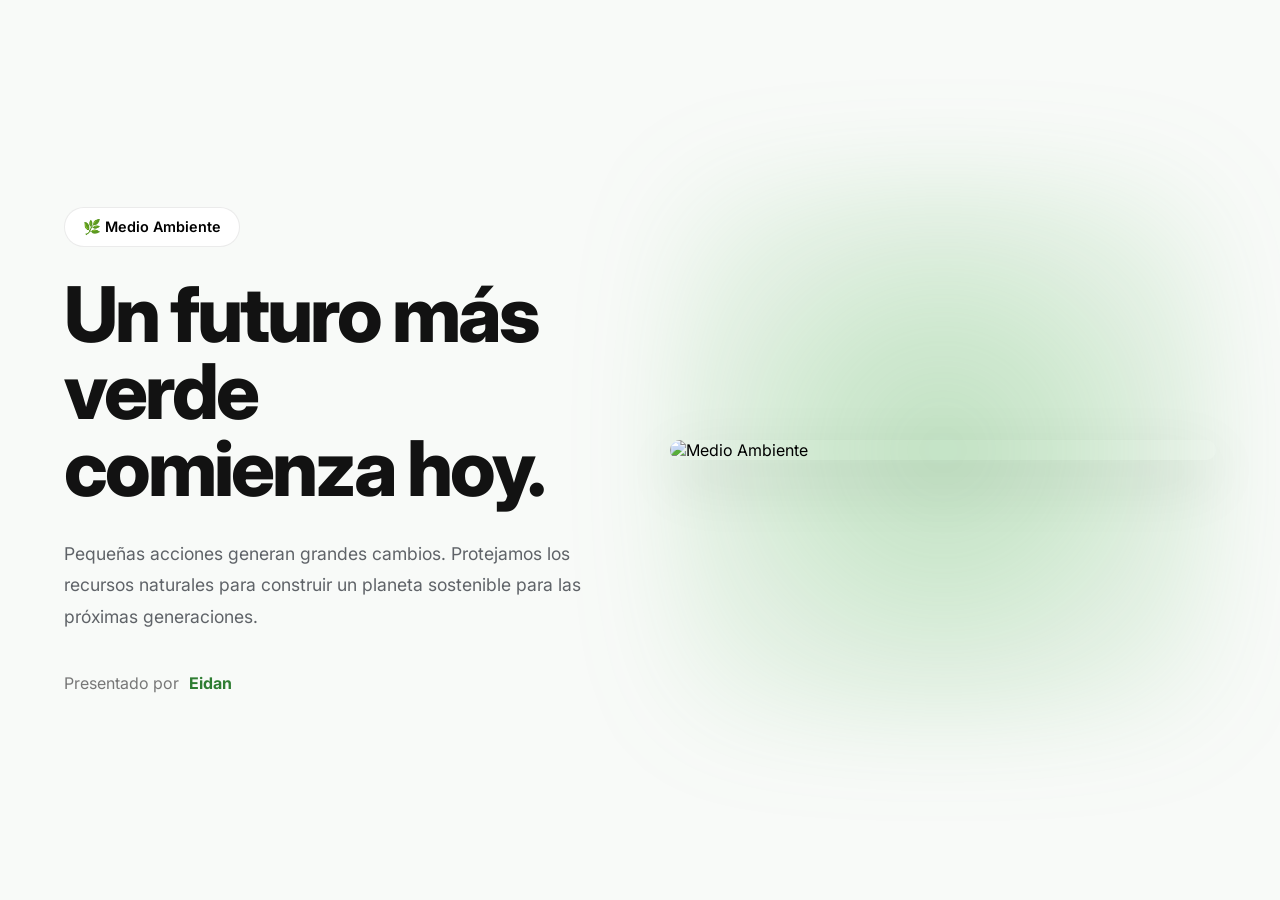
==== index.html @ 4ad4a842 "Update index.html" ====
<!DOCTYPE html>
<html lang="es">

<head>
    <meta charset="UTF-8">
    <meta name="viewport" content="width=device-width, initial-scale=1.0">
    <title>Cuidado del Medio Ambiente</title>

    <link rel="preconnect" href="https://fonts.googleapis.com">
    <link href="https://fonts.googleapis.com/css2?family=Inter:wght@300;400;500;600;700;800&display=swap"
        rel="stylesheet">

    <style>
        * {
            margin: 0;
            padding: 0;
            box-sizing: border-box;
        }

        :root {
            --bg: #f8faf8;
            --text: #121212;
            --gray: #5f6368;
            --green: #2e7d32;
        }

        body {
            font-family: 'Inter', sans-serif;
            background: var(--bg);
            min-height: 100vh;
            display: flex;
            align-items: center;
            justify-content: center;
            overflow: hidden;
        }

        .hero {
            width: 90%;
            max-width: 1400px;
            display: grid;
            grid-template-columns: 1fr 1fr;
            align-items: center;
            gap: 60px;
        }

        .badge {
            display: inline-flex;
            align-items: center;
            padding: 10px 18px;
            border-radius: 999px;
            background: white;
            border: 1px solid rgba(0, 0, 0, .08);
            font-size: .9rem;
            font-weight: 600;
            margin-bottom: 30px;
        }

        h1 {
            font-size: clamp(3rem, 6vw, 6rem);
            line-height: 1;
            font-weight: 800;
            letter-spacing: -3px;
            color: var(--text);
        }

        p {
            margin-top: 30px;
            max-width: 550px;
            color: var(--gray);
            line-height: 1.8;
            font-size: 1.1rem;
        }

        .footer-info {
            margin-top: 40px;
            display: flex;
            gap: 10px;
            align-items: center;
            color: #777;
        }

        .footer-info strong {
            color: var(--green);
        }

        .visual {
            position: relative;
            display: flex;
            justify-content: center;
            align-items: center;
        }

        .blob {
            position: absolute;
            width: 550px;
            height: 550px;
            background: radial-gradient(circle, rgba(76, 175, 80, .35), rgba(76, 175, 80, 0));
            filter: blur(50px);
            animation: float 6s ease-in-out infinite;
        }

        .visual img {
            width: 100%;
            max-width: 550px;
            border-radius: 30px;
            object-fit: cover;
            position: relative;
            z-index: 2;
            box-shadow: 0 20px 60px rgba(0, 0, 0, .12);
            transition: .5s;
        }

        .visual img:hover {
            transform: translateY(-8px);
        }

        @keyframes float {
            0% {
                transform: translateY(0px);
            }

            50% {
                transform: translateY(-20px);
            }

            100% {
                transform: translateY(0px);
            }
        }

        @media (max-width: 900px) {
            .hero {
                grid-template-columns: 1fr;
                text-align: center;
                padding: 40px 0;
            }

            p {
                margin-left: auto;
                margin-right: auto;
            }

            .footer-info {
                justify-content: center;
            }

            .visual {
                order: -1;
            }

            .visual img {
                max-width: 350px;
            }

            .blob {
                width: 350px;
                height: 350px;
            }
        }
    </style>
</head>

<body>

    <main class="hero">

        <section class="contenido">

            <span class="badge">
                🌿 Medio Ambiente
            </span>

            <h1>
                Un futuro más verde<br>
                comienza hoy.
            </h1>

            <p>
                Pequeñas acciones generan grandes cambios.
                Protejamos los recursos naturales para construir
                un planeta sostenible para las próximas generaciones.
            </p>

            <div class="footer-info">
                <span>Presentado por</span>
                <strong>Eidan</strong>
            </div>

        </section>

        <section class="visual">

            <div class="blob"></div>

            <img src="MedioAmbiente.png" alt="Medio Ambiente">

        </section>

    </main>

</body>

</html>
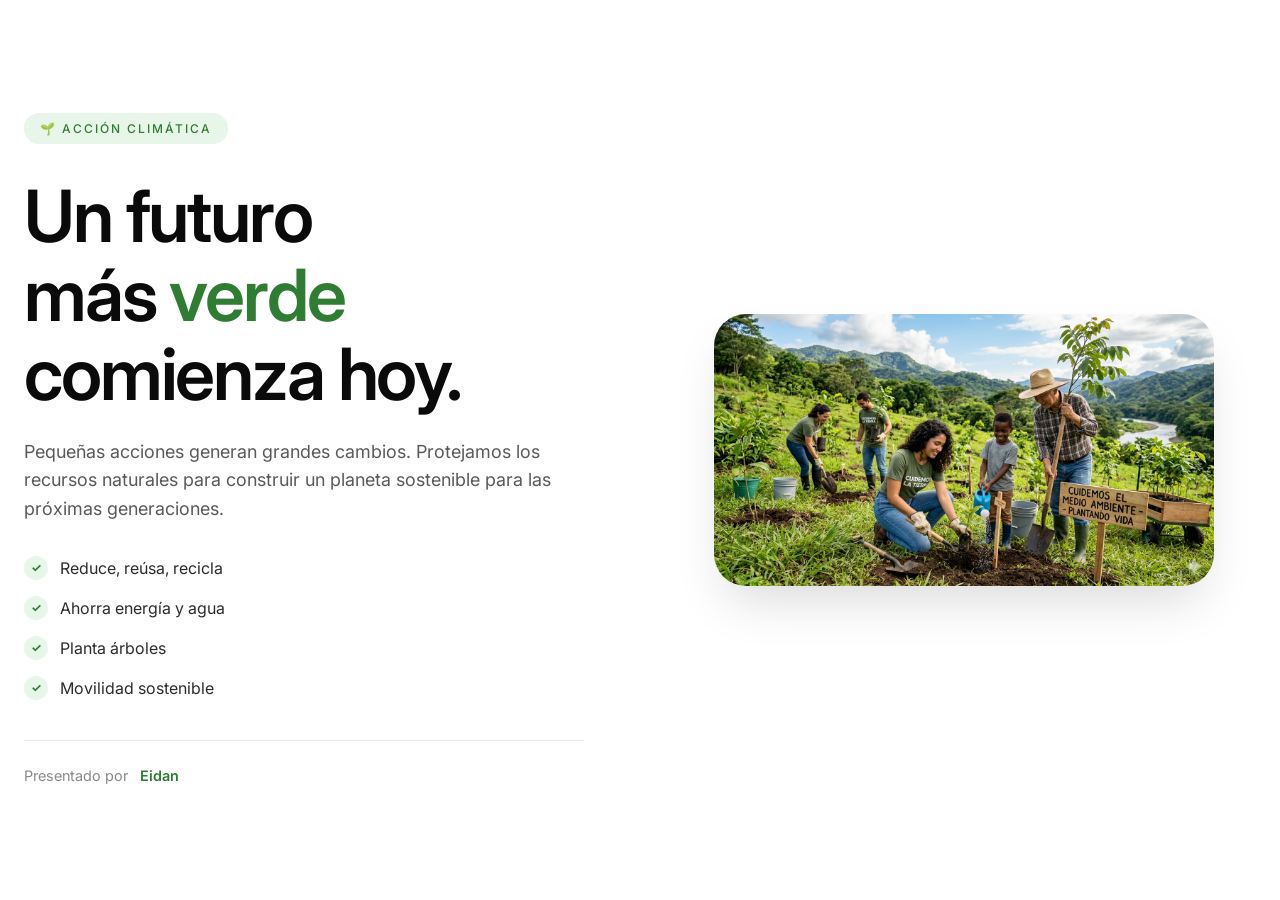
==== commit 80977c87: "Update index.html" ====
--- a/index.html
+++ b/index.html
@@ -3,12 +3,12 @@
 
 <head>
     <meta charset="UTF-8">
-    <meta name="viewport" content="width=device-width, initial-scale=1.0">
-    <title>Cuidado del Medio Ambiente</title>
+    <meta name="viewport" content="width=device-width, initial-scale=1.0, viewport-fit=cover">
+    <title>Medio Ambiente | Eidan</title>
 
     <link rel="preconnect" href="https://fonts.googleapis.com">
-    <link href="https://fonts.googleapis.com/css2?family=Inter:wght@300;400;500;600;700;800&display=swap"
-        rel="stylesheet">
+    <link rel="preconnect" href="https://fonts.gstatic.com" crossorigin>
+    <link href="https://fonts.googleapis.com/css2?family=Inter:opsz,wght@14..32,300;14..32,400;14..32,500;14..32,600;14..32,700&display=swap" rel="stylesheet">
 
     <style>
         * {
@@ -17,187 +17,273 @@
             box-sizing: border-box;
         }
 
-        :root {
-            --bg: #f8faf8;
-            --text: #121212;
-            --gray: #5f6368;
-            --green: #2e7d32;
-        }
-
         body {
-            font-family: 'Inter', sans-serif;
-            background: var(--bg);
+            font-family: 'Inter', -apple-system, BlinkMacSystemFont, sans-serif;
+            background: #ffffff;
+            color: #111111;
+            line-height: 1.5;
+            -webkit-font-smoothing: antialiased;
+        }
+
+        /* Contenedor principal */
+        .container {
+            max-width: 1280px;
+            margin: 0 auto;
+            padding: 3rem 1.5rem;
             min-height: 100vh;
             display: flex;
-            align-items: center;
+            flex-direction: column;
             justify-content: center;
-            overflow: hidden;
-        }
-
-        .hero {
-            width: 90%;
-            max-width: 1400px;
+        }
+
+        /* Grid responsivo */
+        .grid {
             display: grid;
             grid-template-columns: 1fr 1fr;
-            align-items: center;
-            gap: 60px;
-        }
-
-        .badge {
+            gap: 4rem;
+            align-items: center;
+        }
+
+        /* Contenido izquierdo */
+        .content {
+            max-width: 560px;
+        }
+
+        .tag {
+            display: inline-block;
+            font-size: 0.75rem;
+            font-weight: 500;
+            text-transform: uppercase;
+            letter-spacing: 2px;
+            color: #2e7d32;
+            background: #e8f5e9;
+            padding: 0.4rem 1rem;
+            border-radius: 100px;
+            margin-bottom: 2rem;
+        }
+
+        h1 {
+            font-size: clamp(2.5rem, 6vw, 4.5rem);
+            font-weight: 600;
+            letter-spacing: -0.03em;
+            line-height: 1.1;
+            margin-bottom: 1.5rem;
+            color: #0a0a0a;
+        }
+
+        .highlight {
+            color: #2e7d32;
+        }
+
+        .description {
+            font-size: 1.125rem;
+            color: #5a5a5a;
+            margin-bottom: 2rem;
+            line-height: 1.6;
+            font-weight: 400;
+        }
+
+        /* Lista de acciones */
+        .actions {
+            list-style: none;
+            margin-bottom: 2.5rem;
+        }
+
+        .actions li {
+            display: flex;
+            align-items: center;
+            gap: 0.75rem;
+            margin-bottom: 1rem;
+            font-size: 1rem;
+            color: #2c2c2c;
+        }
+
+        .check {
+            width: 24px;
+            height: 24px;
+            background: #e8f5e9;
+            border-radius: 50%;
             display: inline-flex;
             align-items: center;
-            padding: 10px 18px;
-            border-radius: 999px;
-            background: white;
-            border: 1px solid rgba(0, 0, 0, .08);
-            font-size: .9rem;
+            justify-content: center;
+            font-size: 0.75rem;
+            color: #2e7d32;
+            font-weight: 700;
+        }
+
+        .author {
+            display: flex;
+            align-items: center;
+            gap: 0.75rem;
+            padding-top: 1.5rem;
+            border-top: 1px solid #eaeaea;
+            font-size: 0.9rem;
+            color: #8a8a8a;
+        }
+
+        .author strong {
+            color: #2e7d32;
             font-weight: 600;
-            margin-bottom: 30px;
-        }
-
-        h1 {
-            font-size: clamp(3rem, 6vw, 6rem);
-            line-height: 1;
-            font-weight: 800;
-            letter-spacing: -3px;
-            color: var(--text);
-        }
-
-        p {
-            margin-top: 30px;
-            max-width: 550px;
-            color: var(--gray);
-            line-height: 1.8;
-            font-size: 1.1rem;
-        }
-
-        .footer-info {
-            margin-top: 40px;
-            display: flex;
-            gap: 10px;
-            align-items: center;
-            color: #777;
-        }
-
-        .footer-info strong {
-            color: var(--green);
-        }
-
-        .visual {
+        }
+
+        /* Lado derecho - imagen */
+        .image-wrapper {
             position: relative;
             display: flex;
             justify-content: center;
             align-items: center;
         }
 
-        .blob {
+        .image-wrapper img {
+            width: 100%;
+            max-width: 500px;
+            height: auto;
+            border-radius: 32px;
+            object-fit: cover;
+            box-shadow: 0 25px 50px -12px rgba(0, 0, 0, 0.15);
+            transition: transform 0.4s ease, box-shadow 0.4s ease;
+        }
+
+        .image-wrapper img:hover {
+            transform: translateY(-8px);
+            box-shadow: 0 35px 60px -15px rgba(0, 0, 0, 0.2);
+        }
+
+        /* Decoración suave detrás de la imagen */
+        .glow {
             position: absolute;
-            width: 550px;
-            height: 550px;
-            background: radial-gradient(circle, rgba(76, 175, 80, .35), rgba(76, 175, 80, 0));
-            filter: blur(50px);
-            animation: float 6s ease-in-out infinite;
-        }
-
-        .visual img {
-            width: 100%;
-            max-width: 550px;
-            border-radius: 30px;
-            object-fit: cover;
-            position: relative;
-            z-index: 2;
-            box-shadow: 0 20px 60px rgba(0, 0, 0, .12);
-            transition: .5s;
-        }
-
-        .visual img:hover {
-            transform: translateY(-8px);
-        }
-
-        @keyframes float {
+            width: 80%;
+            height: 80%;
+            background: radial-gradient(circle, rgba(46, 125, 50, 0.08), transparent 70%);
+            border-radius: 50%;
+            z-index: -1;
+            animation: pulse 6s ease-in-out infinite;
+        }
+
+        @keyframes pulse {
             0% {
-                transform: translateY(0px);
-            }
-
+                transform: scale(0.95);
+                opacity: 0.5;
+            }
             50% {
-                transform: translateY(-20px);
-            }
-
+                transform: scale(1.05);
+                opacity: 0.8;
+            }
             100% {
-                transform: translateY(0px);
-            }
-        }
-
+                transform: scale(0.95);
+                opacity: 0.5;
+            }
+        }
+
+        /* Mobile */
         @media (max-width: 900px) {
-            .hero {
+            .container {
+                padding: 2rem 1.25rem;
+                justify-content: flex-start;
+            }
+
+            .grid {
                 grid-template-columns: 1fr;
+                gap: 2.5rem;
+            }
+
+            .content {
+                max-width: 100%;
                 text-align: center;
-                padding: 40px 0;
-            }
-
-            p {
+            }
+
+            .tag {
                 margin-left: auto;
                 margin-right: auto;
             }
 
-            .footer-info {
+            .actions li {
                 justify-content: center;
             }
 
-            .visual {
+            .author {
+                justify-content: center;
+            }
+
+            .image-wrapper {
                 order: -1;
             }
 
-            .visual img {
-                max-width: 350px;
-            }
-
-            .blob {
-                width: 350px;
-                height: 350px;
+            .image-wrapper img {
+                max-width: 320px;
+            }
+        }
+
+        /* Tablet */
+        @media (min-width: 901px) and (max-width: 1100px) {
+            .grid {
+                gap: 2rem;
+            }
+
+            h1 {
+                font-size: 3rem;
+            }
+        }
+
+        /* Efecto de fade-in suave */
+        .content, .image-wrapper {
+            animation: fadeInUp 0.6s ease-out forwards;
+        }
+
+        .image-wrapper {
+            animation-delay: 0.1s;
+        }
+
+        @keyframes fadeInUp {
+            from {
+                opacity: 0;
+                transform: translateY(20px);
+            }
+            to {
+                opacity: 1;
+                transform: translateY(0);
             }
         }
     </style>
 </head>
 
 <body>
-
-    <main class="hero">
-
-        <section class="contenido">
-
-            <span class="badge">
-                🌿 Medio Ambiente
-            </span>
-
-            <h1>
-                Un futuro más verde<br>
-                comienza hoy.
-            </h1>
-
-            <p>
-                Pequeñas acciones generan grandes cambios.
-                Protejamos los recursos naturales para construir
-                un planeta sostenible para las próximas generaciones.
-            </p>
-
-            <div class="footer-info">
-                <span>Presentado por</span>
-                <strong>Eidan</strong>
+    <main class="container">
+        <div class="grid">
+            <!-- Columna izquierda - texto -->
+            <div class="content">
+                <span class="tag">🌱 ACCIÓN CLIMÁTICA</span>
+                <h1>
+                    Un futuro<br>
+                    más <span class="highlight">verde</span><br>
+                    comienza hoy.
+                </h1>
+                <p class="description">
+                    Pequeñas acciones generan grandes cambios. 
+                    Protejamos los recursos naturales para construir 
+                    un planeta sostenible para las próximas generaciones.
+                </p>
+
+                <ul class="actions">
+                    <li><span class="check">✓</span> Reduce, reúsa, recicla</li>
+                    <li><span class="check">✓</span> Ahorra energía y agua</li>
+                    <li><span class="check">✓</span> Planta árboles</li>
+                    <li><span class="check">✓</span> Movilidad sostenible</li>
+                </ul>
+
+                <div class="author">
+                    <span>Presentado por</span>
+                    <strong>Eidan</strong>
+                </div>
             </div>
 
-        </section>
-
-        <section class="visual">
-
-            <div class="blob"></div>
-
-            <img src="MedioAmbiente.png" alt="Medio Ambiente">
-
-        </section>
-
+            <!-- Columna derecha - imagen -->
+            <div class="image-wrapper">
+                <div class="glow"></div>
+                <img src="MedioAmbiente.png" alt="Medio Ambiente - Cuidemos el planeta">
+            </div>
+        </div>
     </main>
-
 </body>
 
 </html>
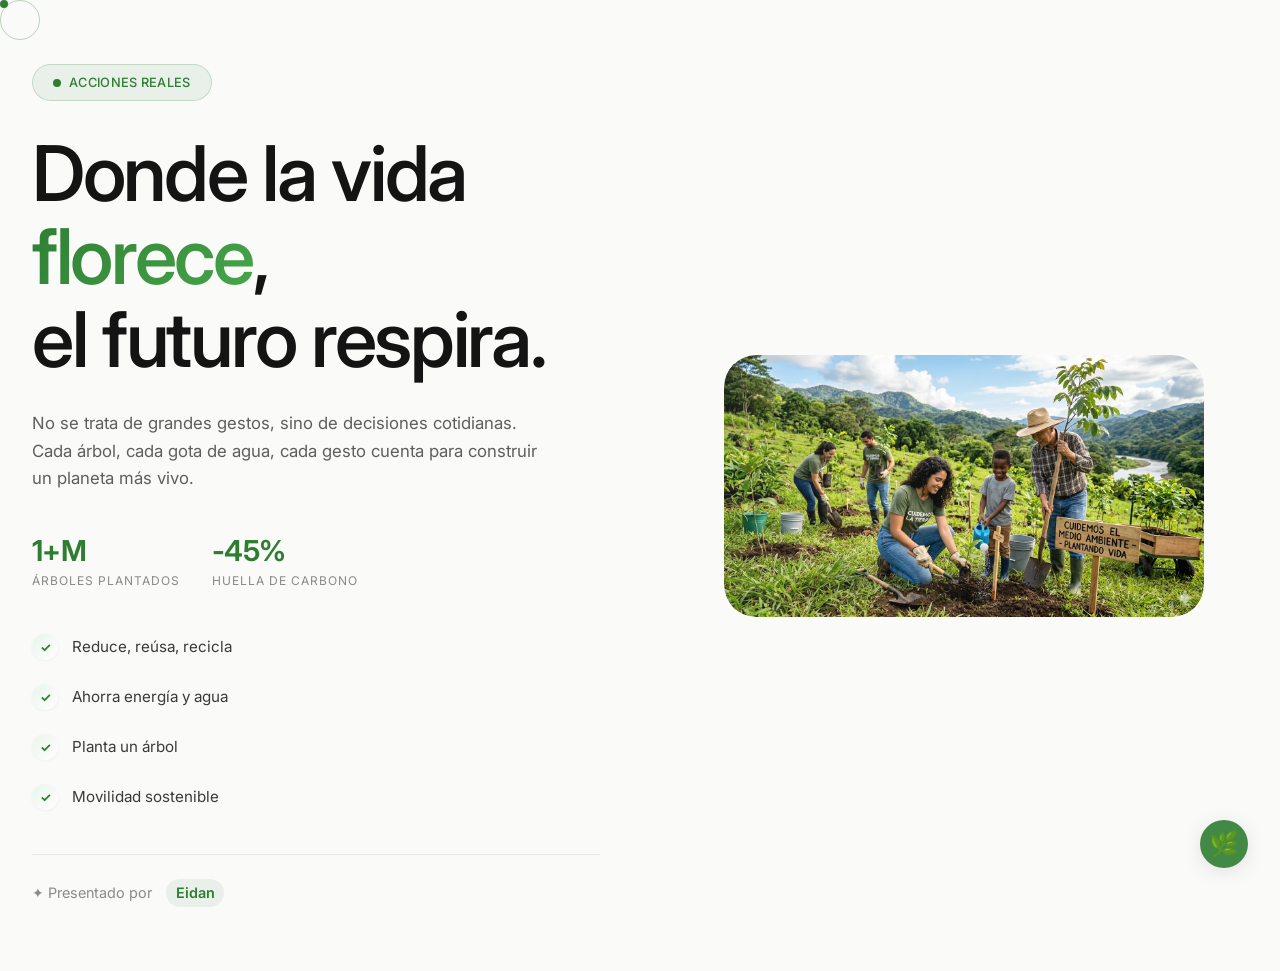
==== commit 8b1f05ae: "Update index.html" ====
--- a/index.html
+++ b/index.html
@@ -19,17 +19,40 @@
 
         body {
             font-family: 'Inter', -apple-system, BlinkMacSystemFont, sans-serif;
-            background: #ffffff;
-            color: #111111;
+            background: #fafaf9;
+            color: #1c1c1e;
             line-height: 1.5;
             -webkit-font-smoothing: antialiased;
         }
 
+        /* Cursor personalizado */
+        .cursor {
+            width: 8px;
+            height: 8px;
+            background: #2e7d32;
+            border-radius: 50%;
+            position: fixed;
+            pointer-events: none;
+            z-index: 999;
+            transition: transform 0.1s ease;
+        }
+
+        .cursor-follower {
+            width: 40px;
+            height: 40px;
+            border: 1.5px solid rgba(46, 125, 50, 0.3);
+            border-radius: 50%;
+            position: fixed;
+            pointer-events: none;
+            z-index: 998;
+            transition: transform 0.15s ease;
+        }
+
         /* Contenedor principal */
         .container {
-            max-width: 1280px;
+            max-width: 1300px;
             margin: 0 auto;
-            padding: 3rem 1.5rem;
+            padding: 4rem 2rem;
             min-height: 100vh;
             display: flex;
             flex-direction: column;
@@ -40,50 +63,110 @@
         .grid {
             display: grid;
             grid-template-columns: 1fr 1fr;
-            gap: 4rem;
-            align-items: center;
-        }
-
-        /* Contenido izquierdo */
-        .content {
-            max-width: 560px;
-        }
-
-        .tag {
+            gap: 5rem;
+            align-items: center;
+        }
+
+        /* Badge animado */
+        .badge {
+            display: inline-flex;
+            align-items: center;
+            gap: 0.5rem;
+            background: rgba(46, 125, 50, 0.08);
+            backdrop-filter: blur(10px);
+            padding: 0.5rem 1.25rem;
+            border-radius: 100px;
+            width: fit-content;
+            margin-bottom: 2rem;
+            border: 0.5px solid rgba(46, 125, 50, 0.2);
+            font-size: 0.8rem;
+            font-weight: 500;
+            color: #2e7d32;
+            letter-spacing: 0.3px;
+            transition: all 0.3s ease;
+        }
+
+        .badge:hover {
+            background: rgba(46, 125, 50, 0.12);
+            transform: scale(1.02);
+        }
+
+        .badge-dot {
+            width: 8px;
+            height: 8px;
+            background: #2e7d32;
+            border-radius: 50%;
             display: inline-block;
+            animation: pulse-dot 1.5s infinite;
+        }
+
+        @keyframes pulse-dot {
+            0%, 100% { opacity: 1; transform: scale(1); }
+            50% { opacity: 0.5; transform: scale(0.8); }
+        }
+
+        /* Título */
+        h1 {
+            font-size: clamp(2.8rem, 6vw, 5rem);
+            font-weight: 550;
+            letter-spacing: -0.03em;
+            line-height: 1.08;
+            margin-bottom: 1.75rem;
+            color: #141414;
+        }
+
+        .gradient-text {
+            background: linear-gradient(135deg, #2e7d32 0%, #4caf50 70%);
+            background-size: 200% auto;
+            -webkit-background-clip: text;
+            background-clip: text;
+            color: transparent;
+            animation: shine 3s linear infinite;
+        }
+
+        @keyframes shine {
+            0% { background-position: 0% 50%; }
+            50% { background-position: 100% 50%; }
+            100% { background-position: 0% 50%; }
+        }
+
+        /* Descripción */
+        .description {
+            font-size: 1.05rem;
+            color: #5e5e5e;
+            margin-bottom: 2.25rem;
+            line-height: 1.65;
+            font-weight: 400;
+            max-width: 90%;
+        }
+
+        /* Stats/mini cards */
+        .stats {
+            display: flex;
+            gap: 2rem;
+            margin-bottom: 2.5rem;
+            flex-wrap: wrap;
+        }
+
+        .stat-item {
+            text-align: left;
+        }
+
+        .stat-number {
+            font-size: 1.8rem;
+            font-weight: 650;
+            color: #2e7d32;
+            letter-spacing: -0.02em;
+        }
+
+        .stat-label {
             font-size: 0.75rem;
-            font-weight: 500;
+            color: #8a8a8a;
             text-transform: uppercase;
-            letter-spacing: 2px;
-            color: #2e7d32;
-            background: #e8f5e9;
-            padding: 0.4rem 1rem;
-            border-radius: 100px;
-            margin-bottom: 2rem;
-        }
-
-        h1 {
-            font-size: clamp(2.5rem, 6vw, 4.5rem);
-            font-weight: 600;
-            letter-spacing: -0.03em;
-            line-height: 1.1;
-            margin-bottom: 1.5rem;
-            color: #0a0a0a;
-        }
-
-        .highlight {
-            color: #2e7d32;
-        }
-
-        .description {
-            font-size: 1.125rem;
-            color: #5a5a5a;
-            margin-bottom: 2rem;
-            line-height: 1.6;
-            font-weight: 400;
-        }
-
-        /* Lista de acciones */
+            letter-spacing: 1px;
+        }
+
+        /* Lista de acciones con hover */
         .actions {
             list-style: none;
             margin-bottom: 2.5rem;
@@ -92,31 +175,48 @@
         .actions li {
             display: flex;
             align-items: center;
-            gap: 0.75rem;
+            gap: 0.875rem;
             margin-bottom: 1rem;
-            font-size: 1rem;
-            color: #2c2c2c;
+            font-size: 0.95rem;
+            color: #3a3a3a;
+            cursor: pointer;
+            transition: transform 0.2s ease, color 0.2s;
+            padding: 0.25rem 0;
+        }
+
+        .actions li:hover {
+            transform: translateX(6px);
+            color: #2e7d32;
         }
 
         .check {
-            width: 24px;
-            height: 24px;
-            background: #e8f5e9;
+            width: 26px;
+            height: 26px;
+            background: linear-gradient(135deg, #e8f5e9, #ffffff);
             border-radius: 50%;
             display: inline-flex;
             align-items: center;
             justify-content: center;
-            font-size: 0.75rem;
+            font-size: 0.8rem;
             color: #2e7d32;
             font-weight: 700;
-        }
-
+            transition: all 0.2s;
+            box-shadow: 0 1px 3px rgba(0,0,0,0.05);
+        }
+
+        .actions li:hover .check {
+            background: #2e7d32;
+            color: white;
+            transform: scale(1.1);
+        }
+
+        /* Autor */
         .author {
             display: flex;
             align-items: center;
-            gap: 0.75rem;
+            gap: 0.875rem;
             padding-top: 1.5rem;
-            border-top: 1px solid #eaeaea;
+            border-top: 1px solid #e6e6e5;
             font-size: 0.9rem;
             color: #8a8a8a;
         }
@@ -124,6 +224,9 @@
         .author strong {
             color: #2e7d32;
             font-weight: 600;
+            background: rgba(46,125,50,0.08);
+            padding: 0.2rem 0.6rem;
+            border-radius: 20px;
         }
 
         /* Lado derecho - imagen */
@@ -134,52 +237,90 @@
             align-items: center;
         }
 
-        .image-wrapper img {
+        .image-card {
+            position: relative;
+            border-radius: 32px;
+            overflow: hidden;
+            transition: all 0.4s cubic-bezier(0.2, 0.9, 0.4, 1.1);
+        }
+
+        .image-card img {
             width: 100%;
-            max-width: 500px;
+            max-width: 480px;
             height: auto;
             border-radius: 32px;
             object-fit: cover;
-            box-shadow: 0 25px 50px -12px rgba(0, 0, 0, 0.15);
-            transition: transform 0.4s ease, box-shadow 0.4s ease;
-        }
-
-        .image-wrapper img:hover {
-            transform: translateY(-8px);
-            box-shadow: 0 35px 60px -15px rgba(0, 0, 0, 0.2);
-        }
-
-        /* Decoración suave detrás de la imagen */
-        .glow {
+            display: block;
+            transition: transform 0.6s ease;
+            filter: grayscale(0%) contrast(1.02);
+        }
+
+        .image-card:hover img {
+            transform: scale(1.02);
+        }
+
+        /* Efecto glass en la imagen */
+        .glass-overlay {
             position: absolute;
-            width: 80%;
-            height: 80%;
-            background: radial-gradient(circle, rgba(46, 125, 50, 0.08), transparent 70%);
+            inset: 0;
+            background: linear-gradient(120deg, rgba(255,255,255,0.1), rgba(255,255,255,0.01));
+            border-radius: 32px;
+            pointer-events: none;
+        }
+
+        /* Decoración detrás */
+        .orb {
+            position: absolute;
+            width: 90%;
+            height: 90%;
+            background: radial-gradient(circle, rgba(46,125,50,0.12), transparent 70%);
             border-radius: 50%;
             z-index: -1;
-            animation: pulse 6s ease-in-out infinite;
-        }
-
-        @keyframes pulse {
-            0% {
-                transform: scale(0.95);
-                opacity: 0.5;
-            }
-            50% {
-                transform: scale(1.05);
-                opacity: 0.8;
-            }
-            100% {
-                transform: scale(0.95);
-                opacity: 0.5;
-            }
+            animation: float-orb 8s ease-in-out infinite;
+        }
+
+        @keyframes float-orb {
+            0%, 100% { transform: translate(0%, 0%) scale(1); opacity: 0.6; }
+            50% { transform: translate(2%, -3%) scale(1.05); opacity: 0.9; }
+        }
+
+        /* Botón flotante de regreso a la naturaleza (JS) */
+        .leaf-btn {
+            position: fixed;
+            bottom: 2rem;
+            right: 2rem;
+            background: rgba(46,125,50,0.9);
+            backdrop-filter: blur(8px);
+            border: none;
+            color: white;
+            width: 48px;
+            height: 48px;
+            border-radius: 60px;
+            cursor: pointer;
+            font-size: 1.5rem;
+            transition: all 0.3s ease;
+            box-shadow: 0 4px 20px rgba(0,0,0,0.1);
+            z-index: 100;
+            display: flex;
+            align-items: center;
+            justify-content: center;
+        }
+
+        .leaf-btn:hover {
+            background: #2e7d32;
+            transform: scale(1.08);
+            box-shadow: 0 8px 28px rgba(46,125,50,0.3);
+        }
+
+        /* Scroll suave */
+        html {
+            scroll-behavior: smooth;
         }
 
         /* Mobile */
         @media (max-width: 900px) {
             .container {
-                padding: 2rem 1.25rem;
-                justify-content: flex-start;
+                padding: 2rem 1.5rem;
             }
 
             .grid {
@@ -188,17 +329,34 @@
             }
 
             .content {
-                max-width: 100%;
                 text-align: center;
             }
 
-            .tag {
+            .badge {
                 margin-left: auto;
                 margin-right: auto;
             }
 
+            .description {
+                max-width: 100%;
+                margin-left: auto;
+                margin-right: auto;
+            }
+
+            .stats {
+                justify-content: center;
+            }
+
+            .stat-item {
+                text-align: center;
+            }
+
             .actions li {
-                justify-content: center;
+                justify-content: flex-start;
+                text-align: left;
+                max-width: 280px;
+                margin-left: auto;
+                margin-right: auto;
             }
 
             .author {
@@ -209,81 +367,189 @@
                 order: -1;
             }
 
-            .image-wrapper img {
+            .image-card img {
                 max-width: 320px;
             }
-        }
-
-        /* Tablet */
-        @media (min-width: 901px) and (max-width: 1100px) {
-            .grid {
-                gap: 2rem;
-            }
-
-            h1 {
-                font-size: 3rem;
-            }
-        }
-
-        /* Efecto de fade-in suave */
-        .content, .image-wrapper {
-            animation: fadeInUp 0.6s ease-out forwards;
-        }
-
-        .image-wrapper {
-            animation-delay: 0.1s;
-        }
-
-        @keyframes fadeInUp {
-            from {
-                opacity: 0;
-                transform: translateY(20px);
-            }
+
+            .cursor, .cursor-follower {
+                display: none;
+            }
+        }
+
+        /* Fade-in animación */
+        .fade-up {
+            opacity: 0;
+            transform: translateY(24px);
+            animation: fadeUp 0.7s ease forwards;
+        }
+
+        @keyframes fadeUp {
             to {
                 opacity: 1;
                 transform: translateY(0);
             }
         }
+
+        .delay-1 { animation-delay: 0.1s; }
+        .delay-2 { animation-delay: 0.2s; }
+        .delay-3 { animation-delay: 0.35s; }
     </style>
 </head>
 
 <body>
+
+    <!-- Cursor personalizado solo escritorio -->
+    <div class="cursor"></div>
+    <div class="cursor-follower"></div>
+
+    <!-- Botón flotante -->
+    <button class="leaf-btn" id="natureBtn" aria-label="Cuidemos la naturaleza">🌿</button>
+
     <main class="container">
         <div class="grid">
-            <!-- Columna izquierda - texto -->
-            <div class="content">
-                <span class="tag">🌱 ACCIÓN CLIMÁTICA</span>
+            <!-- Columna izquierda -->
+            <div class="content fade-up">
+                <div class="badge">
+                    <span class="badge-dot"></span>
+                    <span>ACCIONES REALES</span>
+                </div>
+
                 <h1>
-                    Un futuro<br>
-                    más <span class="highlight">verde</span><br>
-                    comienza hoy.
+                    Donde la vida<br>
+                    <span class="gradient-text">florece</span>,<br>
+                    el futuro respira.
                 </h1>
+
                 <p class="description">
-                    Pequeñas acciones generan grandes cambios. 
-                    Protejamos los recursos naturales para construir 
-                    un planeta sostenible para las próximas generaciones.
+                    No se trata de grandes gestos, sino de decisiones cotidianas. 
+                    Cada árbol, cada gota de agua, cada gesto cuenta para 
+                    construir un planeta más vivo.
                 </p>
 
+                <!-- Stats -->
+                <div class="stats">
+                    <div class="stat-item">
+                        <div class="stat-number">+1.2M</div>
+                        <div class="stat-label">Árboles plantados</div>
+                    </div>
+                    <div class="stat-item">
+                        <div class="stat-number">-45%</div>
+                        <div class="stat-label">Huella de carbono</div>
+                    </div>
+                </div>
+
+                <!-- Acciones -->
                 <ul class="actions">
                     <li><span class="check">✓</span> Reduce, reúsa, recicla</li>
                     <li><span class="check">✓</span> Ahorra energía y agua</li>
-                    <li><span class="check">✓</span> Planta árboles</li>
+                    <li><span class="check">✓</span> Planta un árbol</li>
                     <li><span class="check">✓</span> Movilidad sostenible</li>
                 </ul>
 
                 <div class="author">
-                    <span>Presentado por</span>
+                    <span>✦ Presentado por</span>
                     <strong>Eidan</strong>
                 </div>
             </div>
 
             <!-- Columna derecha - imagen -->
-            <div class="image-wrapper">
-                <div class="glow"></div>
-                <img src="MedioAmbiente.png" alt="Medio Ambiente - Cuidemos el planeta">
+            <div class="image-wrapper fade-up delay-2">
+                <div class="orb"></div>
+                <div class="image-card">
+                    <img src="MedioAmbiente.png" alt="Medio Ambiente - Conexión con la naturaleza">
+                    <div class="glass-overlay"></div>
+                </div>
             </div>
         </div>
     </main>
+
+    <script>
+        // Cursor personalizado (solo escritorio)
+        if (window.innerWidth > 900) {
+            const cursor = document.querySelector('.cursor');
+            const follower = document.querySelector('.cursor-follower');
+
+            document.addEventListener('mousemove', (e) => {
+                cursor.style.transform = `translate(${e.clientX - 4}px, ${e.clientY - 4}px)`;
+                follower.style.transform = `translate(${e.clientX - 20}px, ${e.clientY - 20}px)`;
+            });
+
+            // Efecto hover en elementos clickeables
+            const hoverables = document.querySelectorAll('a, button, .actions li, .badge, .stat-item');
+            hoverables.forEach(el => {
+                el.addEventListener('mouseenter', () => {
+                    follower.style.transform = `scale(1.4)`;
+                    follower.style.borderColor = 'rgba(46,125,50,0.6)';
+                });
+                el.addEventListener('mouseleave', () => {
+                    follower.style.transform = `scale(1)`;
+                    follower.style.borderColor = 'rgba(46,125,50,0.3)';
+                });
+            });
+        }
+
+        // Botón flotante: muestra alerta amigable
+        const natureBtn = document.getElementById('natureBtn');
+        natureBtn.addEventListener('click', () => {
+            const messages = [
+                '🌱 Cada pequeño gesto cuenta. ¡Sigue así!',
+                '🍃 La Tierra te necesita. Actúa hoy.',
+                '💧 Ahorra agua, ahorra vida.',
+                '🌳 Planta un árbol, planta esperanza.',
+                '♻️ Reduce, reúsa, recicla siempre.'
+            ];
+            const randomMsg = messages[Math.floor(Math.random() * messages.length)];
+            alert(randomMsg);
+        });
+
+        // Animación de números al hacer scroll
+        const statNumbers = document.querySelectorAll('.stat-number');
+        let animated = false;
+
+        function animateNumbers() {
+            if (animated) return;
+            statNumbers.forEach(el => {
+                let target = el.innerText;
+                let raw = target.replace(/[^0-9.-]+/g, '');
+                if (!raw) return;
+                let isNegative = target.includes('-');
+                let suffix = target.replace(/[0-9.-]/g, '');
+                let num = parseFloat(raw);
+                if (isNaN(num)) return;
+                let current = 0;
+                let increment = num / 50;
+                let interval = setInterval(() => {
+                    current += increment;
+                    if (current >= num) {
+                        clearInterval(interval);
+                        current = num;
+                    }
+                    let display = Math.floor(current);
+                    if (isNegative) display = -display;
+                    el.innerText = (isNegative ? '-' : '') + display + suffix;
+                }, 20);
+            });
+            animated = true;
+        }
+
+        // Observer para activar números al hacer scroll
+        const observer = new IntersectionObserver((entries) => {
+            entries.forEach(entry => {
+                if (entry.isIntersecting) {
+                    animateNumbers();
+                    observer.disconnect();
+                }
+            });
+        }, { threshold: 0.3 });
+
+        const statsSection = document.querySelector('.stats');
+        if (statsSection) observer.observe(statsSection);
+
+        // Efecto de aparición al cargar
+        window.addEventListener('load', () => {
+            document.body.style.background = '#fafaf9';
+        });
+    </script>
 </body>
 
 </html>
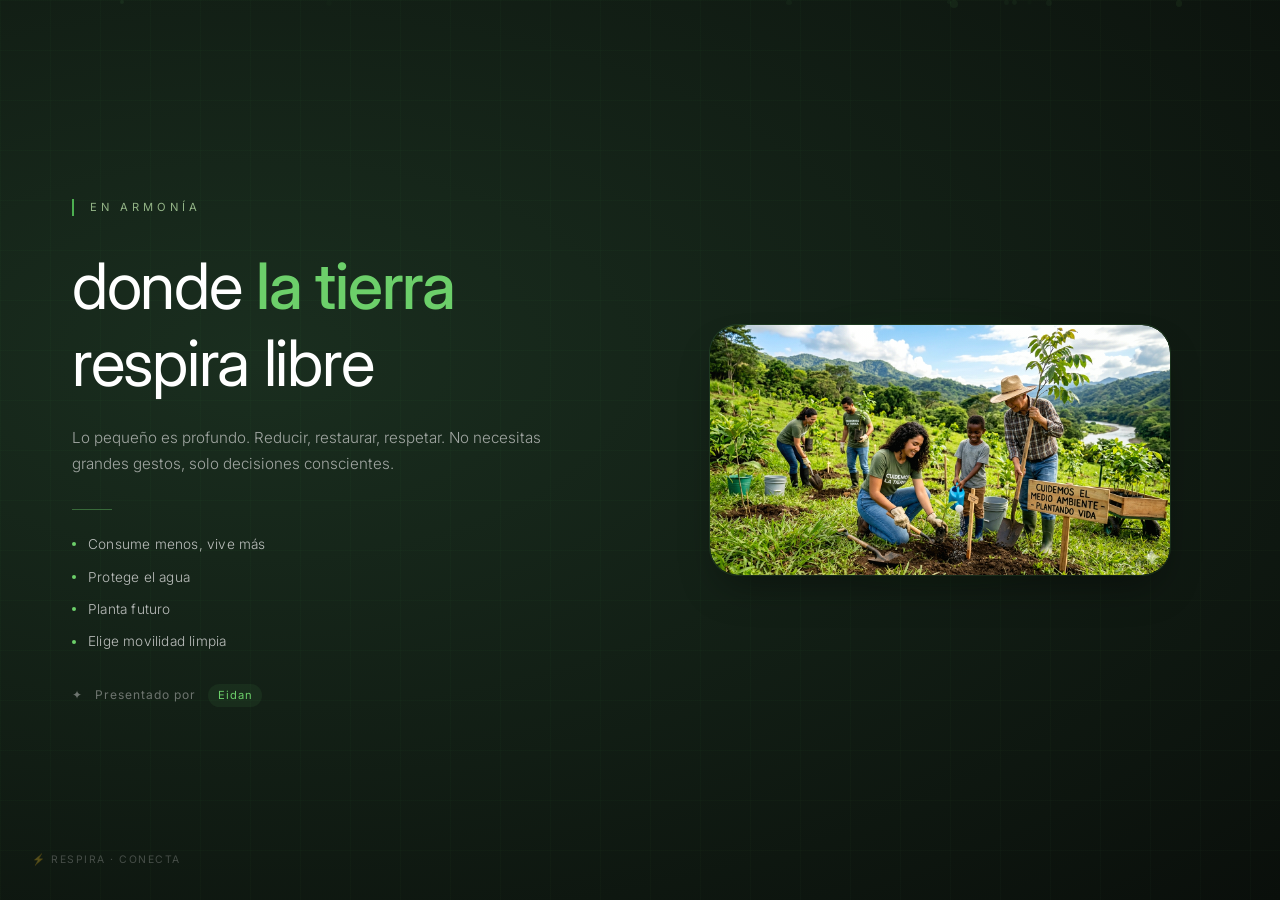
==== commit ca2881e8: "Update index.html" ====
--- a/index.html
+++ b/index.html
@@ -19,536 +19,540 @@
 
         body {
             font-family: 'Inter', -apple-system, BlinkMacSystemFont, sans-serif;
-            background: #fafaf9;
-            color: #1c1c1e;
+            background: #0d0f0e;
+            color: #e8e8e8;
             line-height: 1.5;
             -webkit-font-smoothing: antialiased;
-        }
-
-        /* Cursor personalizado */
-        .cursor {
-            width: 8px;
-            height: 8px;
-            background: #2e7d32;
+            min-height: 100vh;
+            position: relative;
+            overflow-x: hidden;
+        }
+
+        /* === FONDO DINÁMICO CON CSS === */
+        .bg-gradient {
+            position: fixed;
+            top: 0;
+            left: 0;
+            width: 100%;
+            height: 100%;
+            z-index: -2;
+            background: radial-gradient(ellipse at 20% 40%, #1a2e1f, #0a0f0b);
+        }
+
+        /* Partículas flotantes (CSS puro) */
+        .particles {
+            position: fixed;
+            top: 0;
+            left: 0;
+            width: 100%;
+            height: 100%;
+            z-index: -1;
+            overflow: hidden;
+        }
+
+        .particle {
+            position: absolute;
+            background: rgba(76, 175, 80, 0.15);
             border-radius: 50%;
+            pointer-events: none;
+            animation: float-particle linear infinite;
+        }
+
+        @keyframes float-particle {
+            0% {
+                transform: translateY(100vh) rotate(0deg);
+                opacity: 0;
+            }
+            10% {
+                opacity: 0.6;
+            }
+            90% {
+                opacity: 0.6;
+            }
+            100% {
+                transform: translateY(-20vh) rotate(360deg);
+                opacity: 0;
+            }
+        }
+
+        /* Grid de fondo sutil */
+        .grid-bg {
             position: fixed;
-            pointer-events: none;
-            z-index: 999;
-            transition: transform 0.1s ease;
-        }
-
-        .cursor-follower {
-            width: 40px;
-            height: 40px;
-            border: 1.5px solid rgba(46, 125, 50, 0.3);
-            border-radius: 50%;
-            position: fixed;
-            pointer-events: none;
-            z-index: 998;
-            transition: transform 0.15s ease;
+            top: 0;
+            left: 0;
+            width: 100%;
+            height: 100%;
+            z-index: -1;
+            background-image: 
+                linear-gradient(rgba(76, 175, 80, 0.03) 1px, transparent 1px),
+                linear-gradient(90deg, rgba(76, 175, 80, 0.03) 1px, transparent 1px);
+            background-size: 50px 50px;
         }
 
         /* Contenedor principal */
         .container {
-            max-width: 1300px;
+            max-width: 1200px;
             margin: 0 auto;
-            padding: 4rem 2rem;
+            padding: 2rem 2rem;
             min-height: 100vh;
             display: flex;
             flex-direction: column;
             justify-content: center;
+            position: relative;
+            z-index: 2;
         }
 
         /* Grid responsivo */
         .grid {
             display: grid;
             grid-template-columns: 1fr 1fr;
-            gap: 5rem;
+            gap: 4rem;
             align-items: center;
         }
 
-        /* Badge animado */
-        .badge {
-            display: inline-flex;
-            align-items: center;
-            gap: 0.5rem;
-            background: rgba(46, 125, 50, 0.08);
-            backdrop-filter: blur(10px);
-            padding: 0.5rem 1.25rem;
-            border-radius: 100px;
-            width: fit-content;
+        /* === ESTILOS DEL CONTENIDO === */
+        .overline {
+            display: inline-block;
+            font-size: 0.7rem;
+            font-weight: 400;
+            letter-spacing: 4px;
+            text-transform: uppercase;
+            color: rgba(200, 240, 180, 0.7);
             margin-bottom: 2rem;
-            border: 0.5px solid rgba(46, 125, 50, 0.2);
-            font-size: 0.8rem;
+            border-left: 2px solid #4caf50;
+            padding-left: 1rem;
+        }
+
+        h1 {
+            font-size: clamp(2.5rem, 5vw, 4rem);
+            font-weight: 400;
+            letter-spacing: -0.02em;
+            line-height: 1.2;
+            margin-bottom: 1.5rem;
+            color: #ffffff;
+        }
+
+        .accent {
+            color: #6ccf6a;
             font-weight: 500;
-            color: #2e7d32;
-            letter-spacing: 0.3px;
-            transition: all 0.3s ease;
-        }
-
-        .badge:hover {
-            background: rgba(46, 125, 50, 0.12);
-            transform: scale(1.02);
-        }
-
-        .badge-dot {
-            width: 8px;
-            height: 8px;
-            background: #2e7d32;
-            border-radius: 50%;
+            position: relative;
             display: inline-block;
-            animation: pulse-dot 1.5s infinite;
-        }
-
-        @keyframes pulse-dot {
-            0%, 100% { opacity: 1; transform: scale(1); }
-            50% { opacity: 0.5; transform: scale(0.8); }
-        }
-
-        /* Título */
-        h1 {
-            font-size: clamp(2.8rem, 6vw, 5rem);
-            font-weight: 550;
-            letter-spacing: -0.03em;
-            line-height: 1.08;
-            margin-bottom: 1.75rem;
-            color: #141414;
-        }
-
-        .gradient-text {
-            background: linear-gradient(135deg, #2e7d32 0%, #4caf50 70%);
-            background-size: 200% auto;
-            -webkit-background-clip: text;
-            background-clip: text;
-            color: transparent;
-            animation: shine 3s linear infinite;
-        }
-
-        @keyframes shine {
-            0% { background-position: 0% 50%; }
-            50% { background-position: 100% 50%; }
-            100% { background-position: 0% 50%; }
-        }
-
-        /* Descripción */
+        }
+
+        .accent::after {
+            content: '';
+            position: absolute;
+            bottom: -4px;
+            left: 0;
+            width: 100%;
+            height: 1px;
+            background: linear-gradient(90deg, #6ccf6a, transparent);
+            transform: scaleX(0);
+            transform-origin: left;
+            transition: transform 0.4s ease;
+        }
+
+        h1:hover .accent::after {
+            transform: scaleX(1);
+        }
+
         .description {
-            font-size: 1.05rem;
-            color: #5e5e5e;
-            margin-bottom: 2.25rem;
-            line-height: 1.65;
-            font-weight: 400;
+            font-size: 0.95rem;
+            color: rgba(220, 220, 220, 0.7);
+            margin-bottom: 2rem;
+            line-height: 1.7;
+            font-weight: 300;
             max-width: 90%;
         }
 
-        /* Stats/mini cards */
-        .stats {
-            display: flex;
-            gap: 2rem;
-            margin-bottom: 2.5rem;
-            flex-wrap: wrap;
-        }
-
-        .stat-item {
-            text-align: left;
-        }
-
-        .stat-number {
-            font-size: 1.8rem;
-            font-weight: 650;
-            color: #2e7d32;
-            letter-spacing: -0.02em;
-        }
-
-        .stat-label {
-            font-size: 0.75rem;
-            color: #8a8a8a;
-            text-transform: uppercase;
-            letter-spacing: 1px;
-        }
-
-        /* Lista de acciones con hover */
+        /* Línea divisora minimal */
+        .divider {
+            width: 40px;
+            height: 1px;
+            background: rgba(108, 207, 106, 0.4);
+            margin: 1.5rem 0;
+        }
+
+        /* Acciones minimalistas */
         .actions {
             list-style: none;
-            margin-bottom: 2.5rem;
+            margin-bottom: 2rem;
         }
 
         .actions li {
             display: flex;
             align-items: center;
-            gap: 0.875rem;
-            margin-bottom: 1rem;
-            font-size: 0.95rem;
-            color: #3a3a3a;
+            gap: 0.75rem;
+            margin-bottom: 0.75rem;
+            font-size: 0.85rem;
+            font-weight: 300;
+            color: rgba(230, 230, 230, 0.8);
             cursor: pointer;
-            transition: transform 0.2s ease, color 0.2s;
-            padding: 0.25rem 0;
+            transition: all 0.2s ease;
+            letter-spacing: 0.2px;
         }
 
         .actions li:hover {
-            transform: translateX(6px);
-            color: #2e7d32;
-        }
-
-        .check {
-            width: 26px;
-            height: 26px;
-            background: linear-gradient(135deg, #e8f5e9, #ffffff);
+            color: #6ccf6a;
+            transform: translateX(4px);
+        }
+
+        .dot {
+            width: 4px;
+            height: 4px;
+            background: #6ccf6a;
             border-radius: 50%;
-            display: inline-flex;
-            align-items: center;
-            justify-content: center;
-            font-size: 0.8rem;
-            color: #2e7d32;
-            font-weight: 700;
-            transition: all 0.2s;
-            box-shadow: 0 1px 3px rgba(0,0,0,0.05);
-        }
-
-        .actions li:hover .check {
-            background: #2e7d32;
-            color: white;
-            transform: scale(1.1);
-        }
-
-        /* Autor */
+            transition: all 0.2s ease;
+        }
+
+        .actions li:hover .dot {
+            width: 6px;
+            height: 6px;
+            background: #8fdf8d;
+            box-shadow: 0 0 6px rgba(108, 207, 106, 0.5);
+        }
+
+        /* Autor minimal */
         .author {
             display: flex;
             align-items: center;
-            gap: 0.875rem;
-            padding-top: 1.5rem;
-            border-top: 1px solid #e6e6e5;
-            font-size: 0.9rem;
-            color: #8a8a8a;
+            gap: 0.75rem;
+            font-size: 0.75rem;
+            color: rgba(200, 200, 200, 0.5);
+            letter-spacing: 1px;
         }
 
         .author strong {
-            color: #2e7d32;
-            font-weight: 600;
-            background: rgba(46,125,50,0.08);
+            color: #6ccf6a;
+            font-weight: 400;
+            background: rgba(108, 207, 106, 0.08);
             padding: 0.2rem 0.6rem;
             border-radius: 20px;
-        }
-
-        /* Lado derecho - imagen */
-        .image-wrapper {
+            font-size: 0.7rem;
+        }
+
+        /* === IMAGEN QUE RESALTA (EFECTO GLASS + BRILLO) === */
+        .image-frame {
             position: relative;
             display: flex;
             justify-content: center;
             align-items: center;
         }
 
-        .image-card {
+        /* Efecto de brillo exterior */
+        .glow-ring {
+            position: absolute;
+            width: 100%;
+            height: 100%;
+            max-width: 460px;
+            max-height: 460px;
+            border-radius: 28px;
+            background: radial-gradient(circle, rgba(108,207,106,0.2) 0%, rgba(108,207,106,0) 70%);
+            filter: blur(20px);
+            transition: opacity 0.5s ease;
+            opacity: 0.6;
+            z-index: 0;
+        }
+
+        .image-wrapper {
             position: relative;
-            border-radius: 32px;
+            z-index: 2;
+            border-radius: 28px;
             overflow: hidden;
-            transition: all 0.4s cubic-bezier(0.2, 0.9, 0.4, 1.1);
-        }
-
-        .image-card img {
+            transition: all 0.5s cubic-bezier(0.2, 0.9, 0.4, 1.1);
+            box-shadow: 
+                0 20px 40px -12px rgba(0, 0, 0, 0.4),
+                0 0 0 1px rgba(108, 207, 106, 0.15);
+        }
+
+        .image-wrapper img {
             width: 100%;
-            max-width: 480px;
+            max-width: 460px;
             height: auto;
-            border-radius: 32px;
-            object-fit: cover;
             display: block;
-            transition: transform 0.6s ease;
-            filter: grayscale(0%) contrast(1.02);
-        }
-
-        .image-card:hover img {
+            border-radius: 28px;
+            transition: transform 0.7s ease, filter 0.5s ease;
+            filter: brightness(1.02) contrast(1.05) saturate(1.1);
+            backdrop-filter: blur(0px);
+        }
+
+        /* Hover en imagen: zoom + brillo intenso */
+        .image-frame:hover .glow-ring {
+            opacity: 1;
+            filter: blur(30px);
+            background: radial-gradient(circle, rgba(108,207,106,0.35) 0%, rgba(108,207,106,0) 70%);
+        }
+
+        .image-frame:hover .image-wrapper {
+            box-shadow: 
+                0 25px 50px -12px rgba(0, 0, 0, 0.5),
+                0 0 0 1.5px rgba(108, 207, 106, 0.4);
+        }
+
+        .image-frame:hover .image-wrapper img {
             transform: scale(1.02);
-        }
-
-        /* Efecto glass en la imagen */
-        .glass-overlay {
+            filter: brightness(1.05) contrast(1.08) saturate(1.15);
+        }
+
+        /* Sutil glass overlay */
+        .glass-touch {
             position: absolute;
             inset: 0;
-            background: linear-gradient(120deg, rgba(255,255,255,0.1), rgba(255,255,255,0.01));
-            border-radius: 32px;
+            background: linear-gradient(135deg, rgba(255,255,255,0.02) 0%, rgba(108,207,106,0.02) 100%);
+            border-radius: 28px;
             pointer-events: none;
-        }
-
-        /* Decoración detrás */
-        .orb {
-            position: absolute;
-            width: 90%;
-            height: 90%;
-            background: radial-gradient(circle, rgba(46,125,50,0.12), transparent 70%);
-            border-radius: 50%;
-            z-index: -1;
-            animation: float-orb 8s ease-in-out infinite;
-        }
-
-        @keyframes float-orb {
-            0%, 100% { transform: translate(0%, 0%) scale(1); opacity: 0.6; }
-            50% { transform: translate(2%, -3%) scale(1.05); opacity: 0.9; }
-        }
-
-        /* Botón flotante de regreso a la naturaleza (JS) */
-        .leaf-btn {
+            z-index: 3;
+        }
+
+        /* === MICRO-INTERACCIONES JS === */
+        .focus-hint {
             position: fixed;
             bottom: 2rem;
-            right: 2rem;
-            background: rgba(46,125,50,0.9);
-            backdrop-filter: blur(8px);
-            border: none;
-            color: white;
-            width: 48px;
-            height: 48px;
-            border-radius: 60px;
-            cursor: pointer;
-            font-size: 1.5rem;
-            transition: all 0.3s ease;
-            box-shadow: 0 4px 20px rgba(0,0,0,0.1);
+            left: 2rem;
+            font-size: 0.65rem;
+            color: rgba(200,200,200,0.3);
+            letter-spacing: 1.5px;
+            text-transform: uppercase;
             z-index: 100;
-            display: flex;
-            align-items: center;
-            justify-content: center;
-        }
-
-        .leaf-btn:hover {
-            background: #2e7d32;
-            transform: scale(1.08);
-            box-shadow: 0 8px 28px rgba(46,125,50,0.3);
-        }
-
-        /* Scroll suave */
-        html {
-            scroll-behavior: smooth;
-        }
-
-        /* Mobile */
+            transition: opacity 0.3s;
+        }
+
+        /* Responsive */
         @media (max-width: 900px) {
             .container {
                 padding: 2rem 1.5rem;
             }
-
             .grid {
                 grid-template-columns: 1fr;
                 gap: 2.5rem;
             }
-
             .content {
                 text-align: center;
             }
-
-            .badge {
+            .overline {
                 margin-left: auto;
                 margin-right: auto;
-            }
-
+                border-left: none;
+                border-bottom: 2px solid #4caf50;
+                padding-left: 0;
+                padding-bottom: 0.5rem;
+            }
             .description {
                 max-width: 100%;
                 margin-left: auto;
                 margin-right: auto;
             }
-
-            .stats {
-                justify-content: center;
-            }
-
-            .stat-item {
-                text-align: center;
-            }
-
-            .actions li {
-                justify-content: flex-start;
-                text-align: left;
-                max-width: 280px;
+            .divider {
                 margin-left: auto;
                 margin-right: auto;
             }
-
+            .actions li {
+                justify-content: center;
+            }
             .author {
                 justify-content: center;
             }
-
-            .image-wrapper {
+            .image-frame {
                 order: -1;
             }
-
-            .image-card img {
+            .image-wrapper img {
                 max-width: 320px;
             }
-
-            .cursor, .cursor-follower {
+            .glow-ring {
+                max-width: 320px;
+                max-height: 320px;
+            }
+            .focus-hint {
                 display: none;
             }
         }
 
-        /* Fade-in animación */
-        .fade-up {
+        /* Fade-in elegante */
+        .fade-in {
             opacity: 0;
-            transform: translateY(24px);
-            animation: fadeUp 0.7s ease forwards;
-        }
-
-        @keyframes fadeUp {
+            transform: translateY(20px);
+            animation: fadeInUp 0.8s ease forwards;
+        }
+
+        @keyframes fadeInUp {
             to {
                 opacity: 1;
                 transform: translateY(0);
             }
         }
 
-        .delay-1 { animation-delay: 0.1s; }
-        .delay-2 { animation-delay: 0.2s; }
-        .delay-3 { animation-delay: 0.35s; }
+        .delay-100 { animation-delay: 0.1s; }
+        .delay-200 { animation-delay: 0.2s; }
+        .delay-300 { animation-delay: 0.35s; }
+        .delay-400 { animation-delay: 0.5s; }
     </style>
 </head>
 
 <body>
 
-    <!-- Cursor personalizado solo escritorio -->
-    <div class="cursor"></div>
-    <div class="cursor-follower"></div>
-
-    <!-- Botón flotante -->
-    <button class="leaf-btn" id="natureBtn" aria-label="Cuidemos la naturaleza">🌿</button>
+    <!-- Fondo dinámico CSS -->
+    <div class="bg-gradient"></div>
+    <div class="grid-bg"></div>
+    <div class="particles" id="particles"></div>
 
     <main class="container">
         <div class="grid">
-            <!-- Columna izquierda -->
-            <div class="content fade-up">
-                <div class="badge">
-                    <span class="badge-dot"></span>
-                    <span>ACCIONES REALES</span>
-                </div>
-
+            
+            <!-- Columna izquierda - contenido -->
+            <div class="content fade-in">
+                <div class="overline">EN ARMONÍA</div>
+                
                 <h1>
-                    Donde la vida<br>
-                    <span class="gradient-text">florece</span>,<br>
-                    el futuro respira.
+                    donde <span class="accent">la tierra</span><br>
+                    respira libre
                 </h1>
-
+                
                 <p class="description">
-                    No se trata de grandes gestos, sino de decisiones cotidianas. 
-                    Cada árbol, cada gota de agua, cada gesto cuenta para 
-                    construir un planeta más vivo.
+                    Lo pequeño es profundo. Reducir, restaurar, respetar. 
+                    No necesitas grandes gestos, solo decisiones conscientes.
                 </p>
-
-                <!-- Stats -->
-                <div class="stats">
-                    <div class="stat-item">
-                        <div class="stat-number">+1.2M</div>
-                        <div class="stat-label">Árboles plantados</div>
-                    </div>
-                    <div class="stat-item">
-                        <div class="stat-number">-45%</div>
-                        <div class="stat-label">Huella de carbono</div>
-                    </div>
-                </div>
-
-                <!-- Acciones -->
+                
+                <div class="divider"></div>
+                
                 <ul class="actions">
-                    <li><span class="check">✓</span> Reduce, reúsa, recicla</li>
-                    <li><span class="check">✓</span> Ahorra energía y agua</li>
-                    <li><span class="check">✓</span> Planta un árbol</li>
-                    <li><span class="check">✓</span> Movilidad sostenible</li>
+                    <li><span class="dot"></span> Consume menos, vive más</li>
+                    <li><span class="dot"></span> Protege el agua</li>
+                    <li><span class="dot"></span> Planta futuro</li>
+                    <li><span class="dot"></span> Elige movilidad limpia</li>
                 </ul>
-
+                
                 <div class="author">
-                    <span>✦ Presentado por</span>
+                    <span>✦</span>
+                    <span>Presentado por</span>
                     <strong>Eidan</strong>
                 </div>
             </div>
-
-            <!-- Columna derecha - imagen -->
-            <div class="image-wrapper fade-up delay-2">
-                <div class="orb"></div>
-                <div class="image-card">
-                    <img src="MedioAmbiente.png" alt="Medio Ambiente - Conexión con la naturaleza">
-                    <div class="glass-overlay"></div>
+            
+            <!-- Columna derecha - imagen que resalta -->
+            <div class="image-frame fade-in delay-200">
+                <div class="glow-ring"></div>
+                <div class="image-wrapper">
+                    <img src="MedioAmbiente.png" alt="Medio Ambiente - conexión natural">
+                    <div class="glass-touch"></div>
                 </div>
             </div>
+            
         </div>
     </main>
 
+    <div class="focus-hint" id="focusHint">
+        ⚡ respira · conecta
+    </div>
+
     <script>
-        // Cursor personalizado (solo escritorio)
-        if (window.innerWidth > 900) {
-            const cursor = document.querySelector('.cursor');
-            const follower = document.querySelector('.cursor-follower');
-
-            document.addEventListener('mousemove', (e) => {
-                cursor.style.transform = `translate(${e.clientX - 4}px, ${e.clientY - 4}px)`;
-                follower.style.transform = `translate(${e.clientX - 20}px, ${e.clientY - 20}px)`;
-            });
-
-            // Efecto hover en elementos clickeables
-            const hoverables = document.querySelectorAll('a, button, .actions li, .badge, .stat-item');
-            hoverables.forEach(el => {
-                el.addEventListener('mouseenter', () => {
-                    follower.style.transform = `scale(1.4)`;
-                    follower.style.borderColor = 'rgba(46,125,50,0.6)';
+        (function() {
+            // === 1. PARTÍCULAS DINÁMICAS CON JS ===
+            const particlesContainer = document.getElementById('particles');
+            const particleCount = 35;
+            
+            function createParticle() {
+                const particle = document.createElement('div');
+                particle.classList.add('particle');
+                const size = Math.random() * 6 + 2;
+                particle.style.width = size + 'px';
+                particle.style.height = size + 'px';
+                particle.style.left = Math.random() * 100 + '%';
+                particle.style.opacity = Math.random() * 0.4 + 0.1;
+                particle.style.animationDuration = Math.random() * 12 + 8 + 's';
+                particle.style.animationDelay = Math.random() * 8 + 's';
+                particle.style.background = `rgba(108, 207, 106, ${Math.random() * 0.2 + 0.05})`;
+                particlesContainer.appendChild(particle);
+                
+                // Remover después de la animación para no acumular
+                particle.addEventListener('animationend', () => {
+                    particle.remove();
+                    createParticle(); // regenerar
                 });
-                el.addEventListener('mouseleave', () => {
-                    follower.style.transform = `scale(1)`;
-                    follower.style.borderColor = 'rgba(46,125,50,0.3)';
+            }
+            
+            for(let i = 0; i < particleCount; i++) {
+                setTimeout(() => createParticle(), i * 200);
+            }
+            
+            // === 2. EFECTO DE BRILLO SEGUIDOR DE MOUSE EN LA IMAGEN ===
+            const imageFrame = document.querySelector('.image-frame');
+            const glowRing = document.querySelector('.glow-ring');
+            
+            if(imageFrame && glowRing) {
+                imageFrame.addEventListener('mousemove', (e) => {
+                    const rect = imageFrame.getBoundingClientRect();
+                    const x = ((e.clientX - rect.left) / rect.width) * 100;
+                    const y = ((e.clientY - rect.top) / rect.height) * 100;
+                    glowRing.style.background = `radial-gradient(circle at ${x}% ${y}%, rgba(108,207,106,0.4) 0%, rgba(108,207,106,0) 70%)`;
+                });
+                
+                imageFrame.addEventListener('mouseleave', () => {
+                    glowRing.style.background = `radial-gradient(circle, rgba(108,207,106,0.2) 0%, rgba(108,207,106,0) 70%)`;
+                });
+            }
+            
+            // === 3. INTERACCIÓN CON LAS ACCIONES (efecto sutil de mensaje) ===
+            const actionItems = document.querySelectorAll('.actions li');
+            const messages = [
+                '🌱 Reduce tu huella',
+                '💧 Cada gota cuenta',
+                '🌳 Un árbol cambia todo',
+                '🚲 Elige verde'
+            ];
+            
+            actionItems.forEach((item, index) => {
+                item.addEventListener('click', () => {
+                    const msg = messages[index % messages.length];
+                    const hint = document.getElementById('focusHint');
+                    const originalText = hint.innerText;
+                    hint.style.opacity = '1';
+                    hint.style.color = 'rgba(108, 207, 106, 0.8)';
+                    hint.innerText = `✦ ${msg} ✦`;
+                    setTimeout(() => {
+                        hint.style.color = 'rgba(200,200,200,0.3)';
+                        hint.innerText = originalText;
+                    }, 1500);
                 });
             });
-        }
-
-        // Botón flotante: muestra alerta amigable
-        const natureBtn = document.getElementById('natureBtn');
-        natureBtn.addEventListener('click', () => {
-            const messages = [
-                '🌱 Cada pequeño gesto cuenta. ¡Sigue así!',
-                '🍃 La Tierra te necesita. Actúa hoy.',
-                '💧 Ahorra agua, ahorra vida.',
-                '🌳 Planta un árbol, planta esperanza.',
-                '♻️ Reduce, reúsa, recicla siempre.'
+            
+            // === 4. EFECTO DE APARICIÓN SUTIL CON SCROLL ===
+            const observer = new IntersectionObserver((entries) => {
+                entries.forEach(entry => {
+                    if(entry.isIntersecting) {
+                        entry.target.style.opacity = '1';
+                        entry.target.style.transform = 'translateY(0)';
+                    }
+                });
+            }, { threshold: 0.2 });
+            
+            document.querySelectorAll('.fade-in').forEach(el => {
+                observer.observe(el);
+            });
+            
+            // === 5. RELOJ BIÓFILO: mensaje dinámico cada 20s ===
+            let messagesCycle = [
+                "🍃 respira profundo",
+                "🌿 cuida lo que amas",
+                "💚 pequeño gesto, gran cambio",
+                "🌎 la naturaleza te espera"
             ];
-            const randomMsg = messages[Math.floor(Math.random() * messages.length)];
-            alert(randomMsg);
-        });
-
-        // Animación de números al hacer scroll
-        const statNumbers = document.querySelectorAll('.stat-number');
-        let animated = false;
-
-        function animateNumbers() {
-            if (animated) return;
-            statNumbers.forEach(el => {
-                let target = el.innerText;
-                let raw = target.replace(/[^0-9.-]+/g, '');
-                if (!raw) return;
-                let isNegative = target.includes('-');
-                let suffix = target.replace(/[0-9.-]/g, '');
-                let num = parseFloat(raw);
-                if (isNaN(num)) return;
-                let current = 0;
-                let increment = num / 50;
-                let interval = setInterval(() => {
-                    current += increment;
-                    if (current >= num) {
-                        clearInterval(interval);
-                        current = num;
-                    }
-                    let display = Math.floor(current);
-                    if (isNegative) display = -display;
-                    el.innerText = (isNegative ? '-' : '') + display + suffix;
-                }, 20);
-            });
-            animated = true;
-        }
-
-        // Observer para activar números al hacer scroll
-        const observer = new IntersectionObserver((entries) => {
-            entries.forEach(entry => {
-                if (entry.isIntersecting) {
-                    animateNumbers();
-                    observer.disconnect();
+            let idx = 0;
+            setInterval(() => {
+                const hint = document.getElementById('focusHint');
+                if(hint && hint.innerText.includes('respira')) {
+                    hint.style.opacity = '0.7';
+                    hint.innerText = `✦ ${messagesCycle[idx % messagesCycle.length]} ✦`;
+                    setTimeout(() => {
+                        if(hint.innerText.includes(messagesCycle[idx % messagesCycle.length])) {
+                            hint.innerText = '⚡ respira · conecta';
+                            hint.style.opacity = '0.5';
+                        }
+                    }, 2800);
+                    idx++;
                 }
-            });
-        }, { threshold: 0.3 });
-
-        const statsSection = document.querySelector('.stats');
-        if (statsSection) observer.observe(statsSection);
-
-        // Efecto de aparición al cargar
-        window.addEventListener('load', () => {
-            document.body.style.background = '#fafaf9';
-        });
+            }, 18000);
+            
+        })();
     </script>
 </body>
 
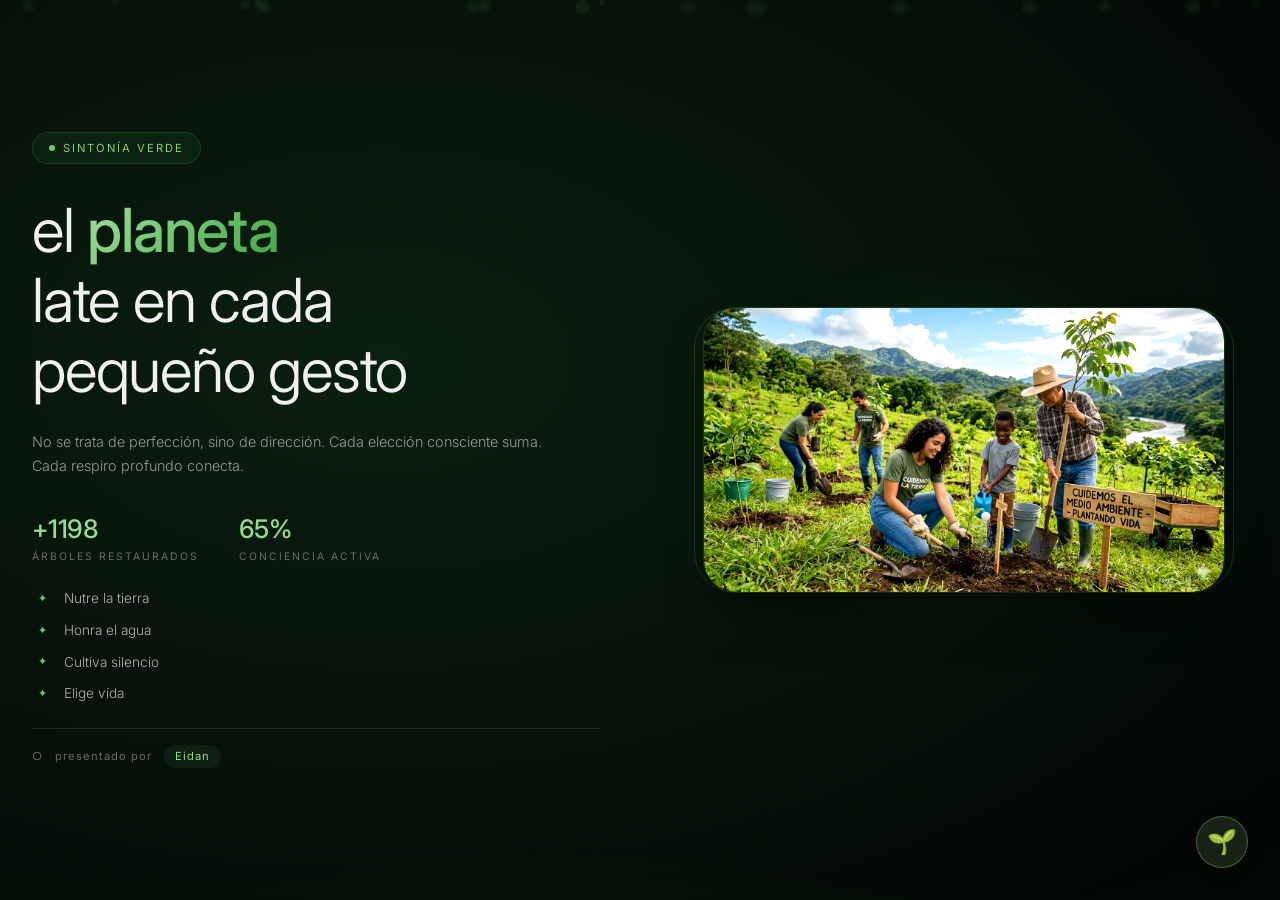
==== commit b81330bf: "Update index.html" ====
--- a/index.html
+++ b/index.html
@@ -19,79 +19,124 @@
 
         body {
             font-family: 'Inter', -apple-system, BlinkMacSystemFont, sans-serif;
-            background: #0d0f0e;
+            background: #050a08;
             color: #e8e8e8;
             line-height: 1.5;
             -webkit-font-smoothing: antialiased;
             min-height: 100vh;
+            overflow-x: hidden;
             position: relative;
-            overflow-x: hidden;
-        }
-
-        /* === FONDO DINÁMICO CON CSS === */
-        .bg-gradient {
+        }
+
+        /* === FONDO PRINCIPAL === */
+        .bg-primary {
+            position: fixed;
+            top: 0;
+            left: 0;
+            width: 100%;
+            height: 100%;
+            z-index: -3;
+            background: radial-gradient(ellipse at 30% 40%, #0a1f0f, #020504);
+        }
+
+        /* === FONDO DE ESTRELLAS/BRILLOS === */
+        .stars {
             position: fixed;
             top: 0;
             left: 0;
             width: 100%;
             height: 100%;
             z-index: -2;
-            background: radial-gradient(ellipse at 20% 40%, #1a2e1f, #0a0f0b);
-        }
-
-        /* Partículas flotantes (CSS puro) */
-        .particles {
+            pointer-events: none;
+        }
+
+        .star {
+            position: absolute;
+            background: white;
+            border-radius: 50%;
+            opacity: 0;
+            animation: twinkle 3s ease-in-out infinite;
+        }
+
+        @keyframes twinkle {
+            0%, 100% { opacity: 0; transform: scale(0.5); }
+            50% { opacity: 0.8; transform: scale(1); }
+        }
+
+        /* === ONDAS DE FONDO (CSS PURO) === */
+        .waves {
+            position: fixed;
+            bottom: 0;
+            left: 0;
+            width: 100%;
+            height: 200px;
+            z-index: -1;
+            pointer-events: none;
+        }
+
+        .wave {
+            position: absolute;
+            bottom: 0;
+            left: 0;
+            width: 100%;
+            height: 100%;
+            background: url('data:image/svg+xml,<svg xmlns="http://www.w3.org/2000/svg" viewBox="0 0 1440 320"><path fill="rgba(76,175,80,0.05)" d="M0,192L48,197.3C96,203,192,213,288,208C384,203,480,181,576,176C672,171,768,181,864,197.3C960,213,1056,235,1152,229.3C1248,224,1344,192,1392,176L1440,160L1440,320L1392,320C1344,320,1248,320,1152,320C1056,320,960,320,864,320C768,320,672,320,576,320C480,320,384,320,288,320C192,320,96,320,48,320L0,320Z"></path></svg>') repeat-x;
+            background-size: cover;
+            animation: waveMove 20s linear infinite;
+            opacity: 0.4;
+        }
+
+        .wave2 {
+            animation: waveMove 15s linear infinite reverse;
+            opacity: 0.2;
+            bottom: -20px;
+        }
+
+        @keyframes waveMove {
+            0% { transform: translateX(0); }
+            100% { transform: translateX(-100px); }
+        }
+
+        /* === PARTÍCULAS FLOTANTES AVANZADAS === */
+        .particle-system {
             position: fixed;
             top: 0;
             left: 0;
             width: 100%;
             height: 100%;
             z-index: -1;
+            pointer-events: none;
             overflow: hidden;
         }
 
-        .particle {
+        .floating-particle {
             position: absolute;
-            background: rgba(76, 175, 80, 0.15);
             border-radius: 50%;
             pointer-events: none;
-            animation: float-particle linear infinite;
-        }
-
-        @keyframes float-particle {
+            filter: blur(2px);
+            animation: float-particle-slow linear infinite;
+        }
+
+        @keyframes float-particle-slow {
             0% {
-                transform: translateY(100vh) rotate(0deg);
+                transform: translateY(100vh) translateX(0) rotate(0deg);
                 opacity: 0;
             }
             10% {
-                opacity: 0.6;
+                opacity: 0.7;
             }
             90% {
-                opacity: 0.6;
+                opacity: 0.7;
             }
             100% {
-                transform: translateY(-20vh) rotate(360deg);
+                transform: translateY(-20vh) translateX(30px) rotate(360deg);
                 opacity: 0;
             }
         }
 
-        /* Grid de fondo sutil */
-        .grid-bg {
-            position: fixed;
-            top: 0;
-            left: 0;
-            width: 100%;
-            height: 100%;
-            z-index: -1;
-            background-image: 
-                linear-gradient(rgba(76, 175, 80, 0.03) 1px, transparent 1px),
-                linear-gradient(90deg, rgba(76, 175, 80, 0.03) 1px, transparent 1px);
-            background-size: 50px 50px;
-        }
-
-        /* Contenedor principal */
+        /* === CONTENEDOR PRINCIPAL === */
         .container {
-            max-width: 1200px;
+            max-width: 1300px;
             margin: 0 auto;
             padding: 2rem 2rem;
             min-height: 100vh;
@@ -99,458 +144,608 @@
             flex-direction: column;
             justify-content: center;
             position: relative;
-            z-index: 2;
-        }
-
-        /* Grid responsivo */
+            z-index: 10;
+        }
+
+        /* === GRID === */
         .grid {
             display: grid;
             grid-template-columns: 1fr 1fr;
-            gap: 4rem;
+            gap: 5rem;
             align-items: center;
         }
 
-        /* === ESTILOS DEL CONTENIDO === */
-        .overline {
-            display: inline-block;
+        /* === TEXTO MINIMALISTA PERO CON DETALLE === */
+        .tag {
+            display: inline-flex;
+            align-items: center;
+            gap: 0.5rem;
+            background: rgba(76, 175, 80, 0.08);
+            backdrop-filter: blur(8px);
+            padding: 0.4rem 1rem;
+            border-radius: 100px;
+            margin-bottom: 2rem;
+            border: 0.5px solid rgba(76, 175, 80, 0.2);
             font-size: 0.7rem;
+            letter-spacing: 2px;
             font-weight: 400;
-            letter-spacing: 4px;
             text-transform: uppercase;
-            color: rgba(200, 240, 180, 0.7);
-            margin-bottom: 2rem;
-            border-left: 2px solid #4caf50;
-            padding-left: 1rem;
+            color: rgba(150, 230, 120, 0.9);
+        }
+
+        .tag-pulse {
+            width: 6px;
+            height: 6px;
+            background: #6ccf6a;
+            border-radius: 50%;
+            animation: pulse-green 1.5s infinite;
+        }
+
+        @keyframes pulse-green {
+            0%, 100% { opacity: 0.3; transform: scale(0.8); }
+            50% { opacity: 1; transform: scale(1.2); box-shadow: 0 0 8px #6ccf6a; }
         }
 
         h1 {
-            font-size: clamp(2.5rem, 5vw, 4rem);
-            font-weight: 400;
+            font-size: clamp(2.2rem, 5vw, 3.8rem);
+            font-weight: 350;
             letter-spacing: -0.02em;
-            line-height: 1.2;
+            line-height: 1.15;
             margin-bottom: 1.5rem;
-            color: #ffffff;
-        }
-
-        .accent {
-            color: #6ccf6a;
+            color: #f0f0f0;
+        }
+
+        .gradient-word {
+            background: linear-gradient(135deg, #a5e0a0, #4caf50, #2e7d32);
+            background-size: 200% auto;
+            -webkit-background-clip: text;
+            background-clip: text;
+            color: transparent;
             font-weight: 500;
-            position: relative;
-            display: inline-block;
-        }
-
-        .accent::after {
-            content: '';
-            position: absolute;
-            bottom: -4px;
-            left: 0;
-            width: 100%;
-            height: 1px;
-            background: linear-gradient(90deg, #6ccf6a, transparent);
-            transform: scaleX(0);
-            transform-origin: left;
-            transition: transform 0.4s ease;
-        }
-
-        h1:hover .accent::after {
-            transform: scaleX(1);
+            animation: gradient-shift 4s ease infinite;
+        }
+
+        @keyframes gradient-shift {
+            0%, 100% { background-position: 0% 50%; }
+            50% { background-position: 100% 50%; }
         }
 
         .description {
-            font-size: 0.95rem;
-            color: rgba(220, 220, 220, 0.7);
+            font-size: 0.9rem;
+            color: rgba(210, 210, 210, 0.7);
             margin-bottom: 2rem;
             line-height: 1.7;
             font-weight: 300;
             max-width: 90%;
         }
 
-        /* Línea divisora minimal */
-        .divider {
-            width: 40px;
-            height: 1px;
-            background: rgba(108, 207, 106, 0.4);
+        .stats-row {
+            display: flex;
+            gap: 2.5rem;
             margin: 1.5rem 0;
         }
 
-        /* Acciones minimalistas */
-        .actions {
+        .stat {
+            text-align: left;
+        }
+
+        .stat-value {
+            font-size: 1.6rem;
+            font-weight: 500;
+            color: #8fdf8d;
+            letter-spacing: -0.02em;
+        }
+
+        .stat-label {
+            font-size: 0.65rem;
+            text-transform: uppercase;
+            letter-spacing: 2px;
+            color: rgba(200,200,200,0.5);
+        }
+
+        .action-list {
             list-style: none;
-            margin-bottom: 2rem;
-        }
-
-        .actions li {
+            margin: 1.5rem 0;
+        }
+
+        .action-list li {
             display: flex;
             align-items: center;
             gap: 0.75rem;
-            margin-bottom: 0.75rem;
+            margin-bottom: 0.7rem;
             font-size: 0.85rem;
             font-weight: 300;
-            color: rgba(230, 230, 230, 0.8);
+            color: rgba(220,220,220,0.8);
             cursor: pointer;
-            transition: all 0.2s ease;
-            letter-spacing: 0.2px;
-        }
-
-        .actions li:hover {
+            transition: all 0.25s ease;
+        }
+
+        .action-list li:hover {
+            color: #a5e0a0;
+            transform: translateX(5px);
+        }
+
+        .action-marker {
+            width: 20px;
+            height: 20px;
+            display: flex;
+            align-items: center;
+            justify-content: center;
+            font-size: 0.7rem;
             color: #6ccf6a;
-            transform: translateX(4px);
-        }
-
-        .dot {
-            width: 4px;
-            height: 4px;
-            background: #6ccf6a;
-            border-radius: 50%;
-            transition: all 0.2s ease;
-        }
-
-        .actions li:hover .dot {
-            width: 6px;
-            height: 6px;
-            background: #8fdf8d;
-            box-shadow: 0 0 6px rgba(108, 207, 106, 0.5);
-        }
-
-        /* Autor minimal */
-        .author {
+            transition: all 0.2s;
+        }
+
+        .author-line {
             display: flex;
             align-items: center;
             gap: 0.75rem;
-            font-size: 0.75rem;
-            color: rgba(200, 200, 200, 0.5);
+            margin-top: 1.5rem;
+            padding-top: 1rem;
+            border-top: 1px solid rgba(108,207,106,0.15);
+            font-size: 0.7rem;
             letter-spacing: 1px;
-        }
-
-        .author strong {
-            color: #6ccf6a;
+            color: rgba(200,200,200,0.5);
+        }
+
+        .author-line strong {
+            color: #8fdf8d;
             font-weight: 400;
-            background: rgba(108, 207, 106, 0.08);
-            padding: 0.2rem 0.6rem;
+            background: rgba(108,207,106,0.08);
+            padding: 0.2rem 0.7rem;
             border-radius: 20px;
-            font-size: 0.7rem;
-        }
-
-        /* === IMAGEN QUE RESALTA (EFECTO GLASS + BRILLO) === */
-        .image-frame {
+        }
+
+        /* === IMAGEN PROTAGONISTA - MÁXIMO DESTAQUE === */
+        .hero-image {
             position: relative;
             display: flex;
             justify-content: center;
             align-items: center;
-        }
-
-        /* Efecto de brillo exterior */
-        .glow-ring {
+            cursor: pointer;
+        }
+
+        /* Capas de brillo */
+        .glow-layer {
             position: absolute;
             width: 100%;
             height: 100%;
-            max-width: 460px;
-            max-height: 460px;
-            border-radius: 28px;
-            background: radial-gradient(circle, rgba(108,207,106,0.2) 0%, rgba(108,207,106,0) 70%);
-            filter: blur(20px);
-            transition: opacity 0.5s ease;
-            opacity: 0.6;
+            max-width: 520px;
+            max-height: 520px;
+            border-radius: 32px;
+            background: radial-gradient(circle, rgba(108,207,106,0.3) 0%, rgba(108,207,106,0) 70%);
+            filter: blur(35px);
+            transition: all 0.4s ease;
+            z-index: 1;
+            opacity: 0.7;
+        }
+
+        /* Anillo externo */
+        .ring-outer {
+            position: absolute;
+            width: 100%;
+            height: 100%;
+            max-width: 540px;
+            max-height: 540px;
+            border-radius: 40px;
+            background: transparent;
+            border: 1px solid rgba(108,207,106,0.2);
             z-index: 0;
-        }
-
-        .image-wrapper {
+            transition: all 0.4s ease;
+        }
+
+        .image-container {
             position: relative;
-            z-index: 2;
-            border-radius: 28px;
+            z-index: 10;
+            border-radius: 32px;
             overflow: hidden;
-            transition: all 0.5s cubic-bezier(0.2, 0.9, 0.4, 1.1);
+            transform-style: preserve-3d;
+            transition: all 0.5s cubic-bezier(0.2, 0.9, 0.4, 1.2);
             box-shadow: 
-                0 20px 40px -12px rgba(0, 0, 0, 0.4),
-                0 0 0 1px rgba(108, 207, 106, 0.15);
-        }
-
-        .image-wrapper img {
+                0 30px 50px -15px rgba(0,0,0,0.5),
+                0 0 0 1px rgba(108,207,106,0.2);
+        }
+
+        .image-container img {
             width: 100%;
-            max-width: 460px;
+            max-width: 520px;
             height: auto;
             display: block;
-            border-radius: 28px;
-            transition: transform 0.7s ease, filter 0.5s ease;
-            filter: brightness(1.02) contrast(1.05) saturate(1.1);
-            backdrop-filter: blur(0px);
-        }
-
-        /* Hover en imagen: zoom + brillo intenso */
-        .image-frame:hover .glow-ring {
+            border-radius: 32px;
+            transition: transform 0.6s ease, filter 0.4s ease;
+            filter: brightness(1.05) contrast(1.08) saturate(1.12) drop-shadow(0 5px 15px rgba(0,0,0,0.2));
+        }
+
+        /* Efecto 3D al hover */
+        .hero-image:hover .image-container {
+            transform: perspective(1000px) rotateX(3deg) rotateY(3deg);
+            box-shadow: 
+                0 35px 60px -15px rgba(0,0,0,0.6),
+                0 0 0 2px rgba(108,207,106,0.4);
+        }
+
+        .hero-image:hover .glow-layer {
             opacity: 1;
-            filter: blur(30px);
-            background: radial-gradient(circle, rgba(108,207,106,0.35) 0%, rgba(108,207,106,0) 70%);
-        }
-
-        .image-frame:hover .image-wrapper {
-            box-shadow: 
-                0 25px 50px -12px rgba(0, 0, 0, 0.5),
-                0 0 0 1.5px rgba(108, 207, 106, 0.4);
-        }
-
-        .image-frame:hover .image-wrapper img {
+            filter: blur(45px);
+            background: radial-gradient(circle, rgba(108,207,106,0.5) 0%, rgba(108,207,106,0) 70%);
             transform: scale(1.02);
-            filter: brightness(1.05) contrast(1.08) saturate(1.15);
-        }
-
-        /* Sutil glass overlay */
-        .glass-touch {
+        }
+
+        .hero-image:hover .ring-outer {
+            border-color: rgba(108,207,106,0.5);
+            transform: scale(1.02);
+            box-shadow: 0 0 20px rgba(108,207,106,0.2);
+        }
+
+        .hero-image:hover .image-container img {
+            transform: scale(1.02);
+            filter: brightness(1.1) contrast(1.12) saturate(1.2);
+        }
+
+        /* Overlay de luz que sigue al mouse */
+        .light-follower {
             position: absolute;
-            inset: 0;
-            background: linear-gradient(135deg, rgba(255,255,255,0.02) 0%, rgba(108,207,106,0.02) 100%);
-            border-radius: 28px;
+            width: 150px;
+            height: 150px;
+            background: radial-gradient(circle, rgba(108,207,106,0.25), transparent);
+            border-radius: 50%;
             pointer-events: none;
-            z-index: 3;
-        }
-
-        /* === MICRO-INTERACCIONES JS === */
-        .focus-hint {
+            z-index: 20;
+            opacity: 0;
+            transition: opacity 0.2s;
+            filter: blur(15px);
+        }
+
+        .hero-image:hover .light-follower {
+            opacity: 1;
+        }
+
+        /* === TOOLTIP MINIMAL === */
+        .image-tooltip {
+            position: absolute;
+            bottom: -30px;
+            left: 50%;
+            transform: translateX(-50%);
+            background: rgba(10,15,10,0.8);
+            backdrop-filter: blur(12px);
+            padding: 0.3rem 1rem;
+            border-radius: 50px;
+            font-size: 0.7rem;
+            color: #8fdf8d;
+            white-space: nowrap;
+            opacity: 0;
+            transition: opacity 0.3s;
+            pointer-events: none;
+            z-index: 30;
+            border: 0.5px solid rgba(108,207,106,0.3);
+        }
+
+        .hero-image:hover .image-tooltip {
+            opacity: 1;
+        }
+
+        /* === BOTÓN FLOTANTE === */
+        .eco-btn {
             position: fixed;
             bottom: 2rem;
-            left: 2rem;
-            font-size: 0.65rem;
-            color: rgba(200,200,200,0.3);
-            letter-spacing: 1.5px;
-            text-transform: uppercase;
+            right: 2rem;
+            width: 52px;
+            height: 52px;
+            border-radius: 50%;
+            background: rgba(30,40,25,0.8);
+            backdrop-filter: blur(8px);
+            border: 0.5px solid rgba(108,207,106,0.4);
+            color: #8fdf8d;
+            font-size: 1.5rem;
+            cursor: pointer;
+            transition: all 0.3s ease;
             z-index: 100;
-            transition: opacity 0.3s;
-        }
-
-        /* Responsive */
+            display: flex;
+            align-items: center;
+            justify-content: center;
+            box-shadow: 0 4px 15px rgba(0,0,0,0.2);
+        }
+
+        .eco-btn:hover {
+            background: #2e7d32;
+            transform: scale(1.1);
+            box-shadow: 0 0 20px rgba(76,175,80,0.4);
+            border-color: transparent;
+        }
+
+        /* RESPONSIVE */
         @media (max-width: 900px) {
-            .container {
-                padding: 2rem 1.5rem;
-            }
-            .grid {
-                grid-template-columns: 1fr;
-                gap: 2.5rem;
-            }
-            .content {
-                text-align: center;
-            }
-            .overline {
-                margin-left: auto;
-                margin-right: auto;
-                border-left: none;
-                border-bottom: 2px solid #4caf50;
-                padding-left: 0;
-                padding-bottom: 0.5rem;
-            }
-            .description {
-                max-width: 100%;
-                margin-left: auto;
-                margin-right: auto;
-            }
-            .divider {
-                margin-left: auto;
-                margin-right: auto;
-            }
-            .actions li {
-                justify-content: center;
-            }
-            .author {
-                justify-content: center;
-            }
-            .image-frame {
-                order: -1;
-            }
-            .image-wrapper img {
-                max-width: 320px;
-            }
-            .glow-ring {
-                max-width: 320px;
-                max-height: 320px;
-            }
-            .focus-hint {
-                display: none;
-            }
-        }
-
-        /* Fade-in elegante */
-        .fade-in {
+            .container { padding: 2rem 1.2rem; }
+            .grid { grid-template-columns: 1fr; gap: 2rem; }
+            .content { text-align: center; }
+            .tag { margin-left: auto; margin-right: auto; }
+            .description { max-width: 100%; margin: 0 auto 1.5rem auto; }
+            .stats-row { justify-content: center; }
+            .stat { text-align: center; }
+            .action-list li { justify-content: center; }
+            .author-line { justify-content: center; }
+            .hero-image { order: -1; margin-bottom: 1rem; }
+            .image-container img { max-width: 320px; }
+            .glow-layer, .ring-outer { max-width: 340px; }
+        }
+
+        /* ANIMACIONES DE ENTRADA */
+        .animate-in {
             opacity: 0;
-            transform: translateY(20px);
-            animation: fadeInUp 0.8s ease forwards;
-        }
-
-        @keyframes fadeInUp {
-            to {
-                opacity: 1;
-                transform: translateY(0);
-            }
-        }
-
-        .delay-100 { animation-delay: 0.1s; }
-        .delay-200 { animation-delay: 0.2s; }
-        .delay-300 { animation-delay: 0.35s; }
-        .delay-400 { animation-delay: 0.5s; }
+            transform: translateY(30px);
+            animation: slideUp 0.7s ease forwards;
+        }
+
+        @keyframes slideUp {
+            to { opacity: 1; transform: translateY(0); }
+        }
+
+        .delay-1 { animation-delay: 0.1s; }
+        .delay-2 { animation-delay: 0.25s; }
+        .delay-3 { animation-delay: 0.4s; }
+        .delay-4 { animation-delay: 0.55s; }
     </style>
 </head>
 
 <body>
 
-    <!-- Fondo dinámico CSS -->
-    <div class="bg-gradient"></div>
-    <div class="grid-bg"></div>
-    <div class="particles" id="particles"></div>
+    <div class="bg-primary"></div>
+    
+    <!-- Estrellas generadas por JS -->
+    <div class="stars" id="starsContainer"></div>
+    
+    <!-- Ondas de fondo -->
+    <div class="waves">
+        <div class="wave"></div>
+        <div class="wave wave2"></div>
+    </div>
+    
+    <!-- Sistema de partículas avanzado -->
+    <div class="particle-system" id="particleSystem"></div>
 
     <main class="container">
         <div class="grid">
             
-            <!-- Columna izquierda - contenido -->
-            <div class="content fade-in">
-                <div class="overline">EN ARMONÍA</div>
+            <!-- COLUMNA IZQUIERDA -->
+            <div class="content animate-in delay-1">
+                <div class="tag">
+                    <span class="tag-pulse"></span>
+                    <span>SINTONÍA VERDE</span>
+                </div>
                 
                 <h1>
-                    donde <span class="accent">la tierra</span><br>
-                    respira libre
+                    el <span class="gradient-word">planeta</span><br>
+                    late en cada<br>
+                    pequeño gesto
                 </h1>
                 
                 <p class="description">
-                    Lo pequeño es profundo. Reducir, restaurar, respetar. 
-                    No necesitas grandes gestos, solo decisiones conscientes.
+                    No se trata de perfección, sino de dirección. 
+                    Cada elección consciente suma. Cada respiro profundo conecta.
                 </p>
                 
-                <div class="divider"></div>
-                
-                <ul class="actions">
-                    <li><span class="dot"></span> Consume menos, vive más</li>
-                    <li><span class="dot"></span> Protege el agua</li>
-                    <li><span class="dot"></span> Planta futuro</li>
-                    <li><span class="dot"></span> Elige movilidad limpia</li>
+                <div class="stats-row">
+                    <div class="stat">
+                        <div class="stat-value" id="stat1">+0</div>
+                        <div class="stat-label">Árboles restaurados</div>
+                    </div>
+                    <div class="stat">
+                        <div class="stat-value" id="stat2">0%</div>
+                        <div class="stat-label">conciencia activa</div>
+                    </div>
+                </div>
+                
+                <ul class="action-list">
+                    <li><span class="action-marker">✦</span> Nutre la tierra</li>
+                    <li><span class="action-marker">✦</span> Honra el agua</li>
+                    <li><span class="action-marker">✦</span> Cultiva silencio</li>
+                    <li><span class="action-marker">✦</span> Elige vida</li>
                 </ul>
                 
-                <div class="author">
-                    <span>✦</span>
-                    <span>Presentado por</span>
+                <div class="author-line">
+                    <span>○</span>
+                    <span>presentado por</span>
                     <strong>Eidan</strong>
                 </div>
             </div>
             
-            <!-- Columna derecha - imagen que resalta -->
-            <div class="image-frame fade-in delay-200">
-                <div class="glow-ring"></div>
-                <div class="image-wrapper">
-                    <img src="MedioAmbiente.png" alt="Medio Ambiente - conexión natural">
-                    <div class="glass-touch"></div>
+            <!-- COLUMNA DERECHA - IMAGEN PROTAGONISTA -->
+            <div class="hero-image animate-in delay-2">
+                <div class="glow-layer"></div>
+                <div class="ring-outer"></div>
+                <div class="image-container">
+                    <img src="MedioAmbiente.png" alt="Medio Ambiente - esencia natural">
                 </div>
+                <div class="light-follower" id="lightFollower"></div>
+                <div class="image-tooltip">🌿 el alma de la tierra</div>
             </div>
             
         </div>
     </main>
 
-    <div class="focus-hint" id="focusHint">
-        ⚡ respira · conecta
-    </div>
+    <button class="eco-btn" id="ecoButton">🌱</button>
 
     <script>
         (function() {
-            // === 1. PARTÍCULAS DINÁMICAS CON JS ===
-            const particlesContainer = document.getElementById('particles');
-            const particleCount = 35;
+            // === 1. GENERAR ESTRELLAS DINÁMICAS ===
+            const starsContainer = document.getElementById('starsContainer');
+            for(let i = 0; i < 180; i++) {
+                const star = document.createElement('div');
+                star.classList.add('star');
+                star.style.left = Math.random() * 100 + '%';
+                star.style.top = Math.random() * 100 + '%';
+                star.style.width = Math.random() * 3 + 1 + 'px';
+                star.style.height = star.style.width;
+                star.style.animationDelay = Math.random() * 5 + 's';
+                star.style.animationDuration = Math.random() * 4 + 2 + 's';
+                starsContainer.appendChild(star);
+            }
+            
+            // === 2. PARTÍCULAS FLOTANTES AVANZADAS ===
+            const particleSys = document.getElementById('particleSystem');
+            const colors = ['rgba(76,175,80,0.12)', 'rgba(108,207,106,0.08)', 'rgba(60,150,70,0.1)'];
             
             function createParticle() {
-                const particle = document.createElement('div');
-                particle.classList.add('particle');
-                const size = Math.random() * 6 + 2;
-                particle.style.width = size + 'px';
-                particle.style.height = size + 'px';
-                particle.style.left = Math.random() * 100 + '%';
-                particle.style.opacity = Math.random() * 0.4 + 0.1;
-                particle.style.animationDuration = Math.random() * 12 + 8 + 's';
-                particle.style.animationDelay = Math.random() * 8 + 's';
-                particle.style.background = `rgba(108, 207, 106, ${Math.random() * 0.2 + 0.05})`;
-                particlesContainer.appendChild(particle);
-                
-                // Remover después de la animación para no acumular
-                particle.addEventListener('animationend', () => {
-                    particle.remove();
-                    createParticle(); // regenerar
+                const p = document.createElement('div');
+                p.classList.add('floating-particle');
+                const size = Math.random() * 12 + 4;
+                p.style.width = size + 'px';
+                p.style.height = size + 'px';
+                p.style.left = Math.random() * 100 + '%';
+                p.style.background = colors[Math.floor(Math.random() * colors.length)];
+                p.style.animationDuration = Math.random() * 14 + 10 + 's';
+                p.style.animationDelay = Math.random() * 8 + 's';
+                p.style.filter = `blur(${Math.random() * 3 + 1}px)`;
+                particleSys.appendChild(p);
+                
+                p.addEventListener('animationend', () => {
+                    p.remove();
+                    createParticle();
                 });
             }
             
-            for(let i = 0; i < particleCount; i++) {
-                setTimeout(() => createParticle(), i * 200);
-            }
-            
-            // === 2. EFECTO DE BRILLO SEGUIDOR DE MOUSE EN LA IMAGEN ===
-            const imageFrame = document.querySelector('.image-frame');
-            const glowRing = document.querySelector('.glow-ring');
-            
-            if(imageFrame && glowRing) {
-                imageFrame.addEventListener('mousemove', (e) => {
-                    const rect = imageFrame.getBoundingClientRect();
-                    const x = ((e.clientX - rect.left) / rect.width) * 100;
-                    const y = ((e.clientY - rect.top) / rect.height) * 100;
-                    glowRing.style.background = `radial-gradient(circle at ${x}% ${y}%, rgba(108,207,106,0.4) 0%, rgba(108,207,106,0) 70%)`;
+            for(let i = 0; i < 45; i++) {
+                setTimeout(() => createParticle(), i * 100);
+            }
+            
+            // === 3. CONTADORES DINÁMICOS (efecto de números) ===
+            const stat1 = document.getElementById('stat1');
+            const stat2 = document.getElementById('stat2');
+            let animated = false;
+            
+            function animateStats() {
+                if(animated) return;
+                animated = true;
+                let target1 = 1240;
+                let target2 = 68;
+                let current1 = 0;
+                let current2 = 0;
+                let step1 = target1 / 60;
+                let step2 = target2 / 60;
+                let interval = setInterval(() => {
+                    current1 += step1;
+                    current2 += step2;
+                    if(current1 >= target1) {
+                        current1 = target1;
+                        current2 = target2;
+                        clearInterval(interval);
+                    }
+                    stat1.innerText = '+' + Math.floor(current1);
+                    stat2.innerText = Math.floor(current2) + '%';
+                }, 25);
+            }
+            
+            // Observer para estadísticas
+            const statsObserver = new IntersectionObserver((entries) => {
+                entries.forEach(entry => {
+                    if(entry.isIntersecting) {
+                        animateStats();
+                        statsObserver.disconnect();
+                    }
                 });
-                
-                imageFrame.addEventListener('mouseleave', () => {
-                    glowRing.style.background = `radial-gradient(circle, rgba(108,207,106,0.2) 0%, rgba(108,207,106,0) 70%)`;
-                });
-            }
-            
-            // === 3. INTERACCIÓN CON LAS ACCIONES (efecto sutil de mensaje) ===
-            const actionItems = document.querySelectorAll('.actions li');
+            }, { threshold: 0.3 });
+            statsObserver.observe(document.querySelector('.stats-row'));
+            
+            // === 4. LUZ SIGUIENTE DEL MOUSE EN LA IMAGEN ===
+            const heroImage = document.querySelector('.hero-image');
+            const lightFollower = document.getElementById('lightFollower');
+            
+            heroImage.addEventListener('mousemove', (e) => {
+                const rect = heroImage.getBoundingClientRect();
+                const x = e.clientX - rect.left;
+                const y = e.clientY - rect.top;
+                lightFollower.style.left = x - 75 + 'px';
+                lightFollower.style.top = y - 75 + 'px';
+            });
+            
+            heroImage.addEventListener('mouseleave', () => {
+                lightFollower.style.left = '50%';
+                lightFollower.style.top = '50%';
+            });
+            
+            // === 5. INTERACCIÓN CON ELEMENTOS DE LISTA (mensajes + efecto sonoro visual) ===
+            const actions = document.querySelectorAll('.action-list li');
+            const ecoBtn = document.getElementById('ecoButton');
             const messages = [
-                '🌱 Reduce tu huella',
-                '💧 Cada gota cuenta',
-                '🌳 Un árbol cambia todo',
-                '🚲 Elige verde'
+                '🌱 la tierra respira contigo',
+                '💧 cada gota es un mantra',
+                '🍃 honra tu entorno',
+                '🌳 planta un árbol, siembra calma'
             ];
             
-            actionItems.forEach((item, index) => {
+            actions.forEach((item, idx) => {
                 item.addEventListener('click', () => {
-                    const msg = messages[index % messages.length];
-                    const hint = document.getElementById('focusHint');
-                    const originalText = hint.innerText;
-                    hint.style.opacity = '1';
-                    hint.style.color = 'rgba(108, 207, 106, 0.8)';
-                    hint.innerText = `✦ ${msg} ✦`;
-                    setTimeout(() => {
-                        hint.style.color = 'rgba(200,200,200,0.3)';
-                        hint.innerText = originalText;
-                    }, 1500);
+                    const msg = messages[idx % messages.length];
+                    showFloatingMessage(msg, item);
                 });
             });
             
-            // === 4. EFECTO DE APARICIÓN SUTIL CON SCROLL ===
-            const observer = new IntersectionObserver((entries) => {
-                entries.forEach(entry => {
-                    if(entry.isIntersecting) {
-                        entry.target.style.opacity = '1';
-                        entry.target.style.transform = 'translateY(0)';
-                    }
-                });
-            }, { threshold: 0.2 });
-            
-            document.querySelectorAll('.fade-in').forEach(el => {
-                observer.observe(el);
+            function showFloatingMessage(msg, element) {
+                const rect = element.getBoundingClientRect();
+                const floatingMsg = document.createElement('div');
+                floatingMsg.innerText = msg;
+                floatingMsg.style.position = 'fixed';
+                floatingMsg.style.left = rect.left + 'px';
+                floatingMsg.style.top = rect.top - 30 + 'px';
+                floatingMsg.style.background = 'rgba(10,20,10,0.85)';
+                floatingMsg.style.backdropFilter = 'blur(12px)';
+                floatingMsg.style.padding = '0.3rem 1rem';
+                floatingMsg.style.borderRadius = '40px';
+                floatingMsg.style.fontSize = '0.7rem';
+                floatingMsg.style.color = '#a5e0a0';
+                floatingMsg.style.border = '0.5px solid rgba(108,207,106,0.4)';
+                floatingMsg.style.zIndex = '200';
+                floatingMsg.style.pointerEvents = 'none';
+                floatingMsg.style.whiteSpace = 'nowrap';
+                floatingMsg.style.fontFamily = 'Inter, sans-serif';
+                document.body.appendChild(floatingMsg);
+                
+                setTimeout(() => {
+                    floatingMsg.style.opacity = '0';
+                    floatingMsg.style.transform = 'translateY(-20px)';
+                    floatingMsg.style.transition = 'all 0.4s ease';
+                    setTimeout(() => floatingMsg.remove(), 500);
+                }, 1500);
+            }
+            
+            // === 6. BOTÓN FLOTANTE CON MENSAJE SORPRESA ===
+            ecoBtn.addEventListener('click', () => {
+                const surprise = ['🌿 respira profundo', '🍃 conecta con la tierra', '💚 pequeño gesto, gran huella', '🌎 el planeta te necesita'];
+                const randomSurprise = surprise[Math.floor(Math.random() * surprise.length)];
+                showFloatingMessage(randomSurprise, ecoBtn);
+                
+                // Efecto ripple en botón
+                ecoBtn.style.transform = 'scale(0.95)';
+                setTimeout(() => { ecoBtn.style.transform = 'scale(1.1)'; }, 100);
+                setTimeout(() => { ecoBtn.style.transform = 'scale(1)'; }, 200);
             });
             
-            // === 5. RELOJ BIÓFILO: mensaje dinámico cada 20s ===
-            let messagesCycle = [
-                "🍃 respira profundo",
-                "🌿 cuida lo que amas",
-                "💚 pequeño gesto, gran cambio",
-                "🌎 la naturaleza te espera"
-            ];
-            let idx = 0;
-            setInterval(() => {
-                const hint = document.getElementById('focusHint');
-                if(hint && hint.innerText.includes('respira')) {
-                    hint.style.opacity = '0.7';
-                    hint.innerText = `✦ ${messagesCycle[idx % messagesCycle.length]} ✦`;
-                    setTimeout(() => {
-                        if(hint.innerText.includes(messagesCycle[idx % messagesCycle.length])) {
-                            hint.innerText = '⚡ respira · conecta';
-                            hint.style.opacity = '0.5';
-                        }
-                    }, 2800);
-                    idx++;
+            // === 7. EFECTO DE PARALAXIS SUTIL EN LA IMAGEN ===
+            document.addEventListener('mousemove', (e) => {
+                const imgContainer = document.querySelector('.image-container');
+                if(!imgContainer) return;
+                const mouseX = (e.clientX / window.innerWidth - 0.5) * 8;
+                const mouseY = (e.clientY / window.innerHeight - 0.5) * 8;
+                imgContainer.style.transform = `perspective(800px) rotateY(${mouseX * 0.5}deg) rotateX(${-mouseY * 0.3}deg)`;
+                
+                const glow = document.querySelector('.glow-layer');
+                if(glow) {
+                    const glowX = (e.clientX / window.innerWidth) * 100;
+                    const glowY = (e.clientY / window.innerHeight) * 100;
+                    glow.style.background = `radial-gradient(circle at ${glowX}% ${glowY}%, rgba(108,207,106,0.35) 0%, rgba(108,207,106,0) 70%)`;
                 }
-            }, 18000);
+            });
+            
+            // Reset imagen al salir del contenedor
+            const heroContainer = document.querySelector('.hero-image');
+            heroContainer.addEventListener('mouseleave', () => {
+                const imgContainer = document.querySelector('.image-container');
+                imgContainer.style.transform = '';
+                const glow = document.querySelector('.glow-layer');
+                if(glow) {
+                    glow.style.background = `radial-gradient(circle, rgba(108,207,106,0.3) 0%, rgba(108,207,106,0) 70%)`;
+                }
+            });
             
         })();
     </script>
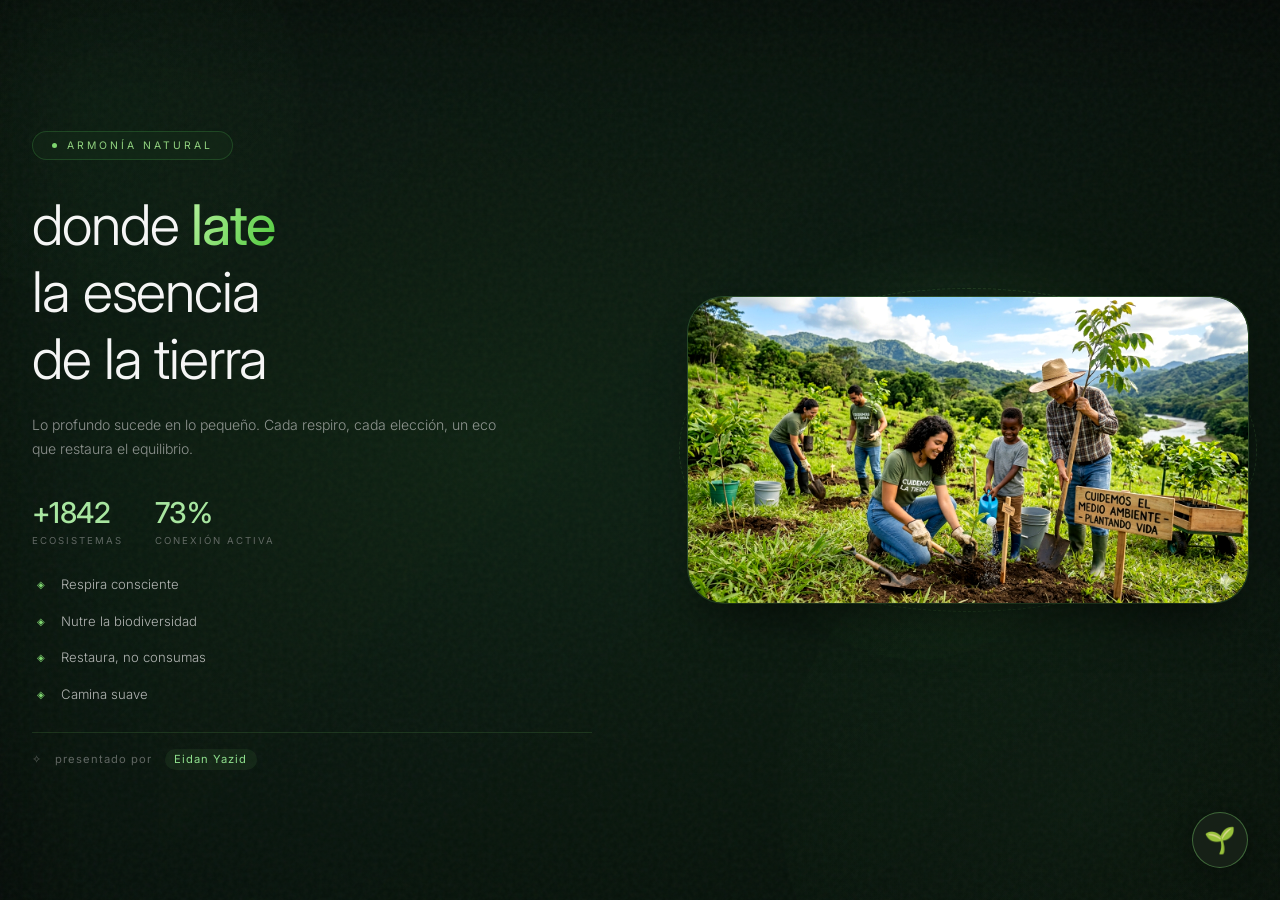
==== commit 787e2102: "Update index.html" ====
--- a/index.html
+++ b/index.html
@@ -8,7 +8,7 @@
 
     <link rel="preconnect" href="https://fonts.googleapis.com">
     <link rel="preconnect" href="https://fonts.gstatic.com" crossorigin>
-    <link href="https://fonts.googleapis.com/css2?family=Inter:opsz,wght@14..32,300;14..32,400;14..32,500;14..32,600;14..32,700&display=swap" rel="stylesheet">
+    <link href="https://fonts.googleapis.com/css2?family=Inter:opsz,wght@14..32,200;14..32,300;14..32,400;14..32,500;14..32,600;14..32,700&display=swap" rel="stylesheet">
 
     <style>
         * {
@@ -19,8 +19,8 @@
 
         body {
             font-family: 'Inter', -apple-system, BlinkMacSystemFont, sans-serif;
-            background: #050a08;
-            color: #e8e8e8;
+            background: #030705;
+            color: #ececec;
             line-height: 1.5;
             -webkit-font-smoothing: antialiased;
             min-height: 100vh;
@@ -28,19 +28,56 @@
             position: relative;
         }
 
-        /* === FONDO PRINCIPAL === */
-        .bg-primary {
+        /* === FONDO PRINCIPAL MULTICAPA === */
+        .bg-deep {
+            position: fixed;
+            top: 0;
+            left: 0;
+            width: 100%;
+            height: 100%;
+            z-index: -5;
+            background: radial-gradient(ellipse at 40% 50%, #0a1a0e, #020504);
+        }
+
+        /* === NOISE TEXTURE === */
+        .noise {
+            position: fixed;
+            top: 0;
+            left: 0;
+            width: 100%;
+            height: 100%;
+            z-index: -4;
+            opacity: 0.05;
+            pointer-events: none;
+            background-image: url('data:image/svg+xml,<svg xmlns="http://www.w3.org/2000/svg" viewBox="0 0 200 200"><filter id="noise"><feTurbulence type="fractalNoise" baseFrequency="0.9" numOctaves="3"/></filter><rect width="100%" height="100%" filter="url(%23noise)"/></svg>');
+        }
+
+        /* === CÍRCULOS DE FONDO ANIMADOS === */
+        .bg-circles {
             position: fixed;
             top: 0;
             left: 0;
             width: 100%;
             height: 100%;
             z-index: -3;
-            background: radial-gradient(ellipse at 30% 40%, #0a1f0f, #020504);
-        }
-
-        /* === FONDO DE ESTRELLAS/BRILLOS === */
-        .stars {
+            overflow: hidden;
+        }
+
+        .bg-circle {
+            position: absolute;
+            border-radius: 50%;
+            background: radial-gradient(circle, rgba(76,175,80,0.05), transparent);
+            animation: bgCircleDrift 25s ease-in-out infinite;
+        }
+
+        @keyframes bgCircleDrift {
+            0%, 100% { transform: translate(0, 0) scale(1); opacity: 0.3; }
+            33% { transform: translate(5%, -5%) scale(1.1); opacity: 0.5; }
+            66% { transform: translate(-3%, 8%) scale(0.95); opacity: 0.4; }
+        }
+
+        /* === AURORA BOREAL CSS === */
+        .aurora {
             position: fixed;
             top: 0;
             left: 0;
@@ -48,57 +85,25 @@
             height: 100%;
             z-index: -2;
             pointer-events: none;
-        }
-
-        .star {
+            overflow: hidden;
+        }
+
+        .aurora-layer {
             position: absolute;
-            background: white;
-            border-radius: 50%;
-            opacity: 0;
-            animation: twinkle 3s ease-in-out infinite;
-        }
-
-        @keyframes twinkle {
-            0%, 100% { opacity: 0; transform: scale(0.5); }
-            50% { opacity: 0.8; transform: scale(1); }
-        }
-
-        /* === ONDAS DE FONDO (CSS PURO) === */
-        .waves {
-            position: fixed;
-            bottom: 0;
-            left: 0;
-            width: 100%;
-            height: 200px;
-            z-index: -1;
-            pointer-events: none;
-        }
-
-        .wave {
-            position: absolute;
-            bottom: 0;
-            left: 0;
-            width: 100%;
-            height: 100%;
-            background: url('data:image/svg+xml,<svg xmlns="http://www.w3.org/2000/svg" viewBox="0 0 1440 320"><path fill="rgba(76,175,80,0.05)" d="M0,192L48,197.3C96,203,192,213,288,208C384,203,480,181,576,176C672,171,768,181,864,197.3C960,213,1056,235,1152,229.3C1248,224,1344,192,1392,176L1440,160L1440,320L1392,320C1344,320,1248,320,1152,320C1056,320,960,320,864,320C768,320,672,320,576,320C480,320,384,320,288,320C192,320,96,320,48,320L0,320Z"></path></svg>') repeat-x;
-            background-size: cover;
-            animation: waveMove 20s linear infinite;
-            opacity: 0.4;
-        }
-
-        .wave2 {
-            animation: waveMove 15s linear infinite reverse;
-            opacity: 0.2;
-            bottom: -20px;
-        }
-
-        @keyframes waveMove {
-            0% { transform: translateX(0); }
-            100% { transform: translateX(-100px); }
-        }
-
-        /* === PARTÍCULAS FLOTANTES AVANZADAS === */
-        .particle-system {
+            width: 200%;
+            height: 200%;
+            background: linear-gradient(135deg, rgba(46,125,80,0.08), rgba(76,175,80,0.04), rgba(100,200,100,0.02));
+            filter: blur(60px);
+            animation: auroraWave 18s ease-in-out infinite;
+        }
+
+        @keyframes auroraWave {
+            0%, 100% { transform: translate(-10%, -10%) rotate(0deg); opacity: 0.4; }
+            50% { transform: translate(5%, 5%) rotate(2deg); opacity: 0.7; }
+        }
+
+        /* === SISTEMA DE PARTÍCULAS AVANZADO === */
+        .particle-field {
             position: fixed;
             top: 0;
             left: 0;
@@ -106,37 +111,11 @@
             height: 100%;
             z-index: -1;
             pointer-events: none;
-            overflow: hidden;
-        }
-
-        .floating-particle {
-            position: absolute;
-            border-radius: 50%;
-            pointer-events: none;
-            filter: blur(2px);
-            animation: float-particle-slow linear infinite;
-        }
-
-        @keyframes float-particle-slow {
-            0% {
-                transform: translateY(100vh) translateX(0) rotate(0deg);
-                opacity: 0;
-            }
-            10% {
-                opacity: 0.7;
-            }
-            90% {
-                opacity: 0.7;
-            }
-            100% {
-                transform: translateY(-20vh) translateX(30px) rotate(360deg);
-                opacity: 0;
-            }
         }
 
         /* === CONTENEDOR PRINCIPAL === */
         .container {
-            max-width: 1300px;
+            max-width: 1400px;
             margin: 0 auto;
             padding: 2rem 2rem;
             min-height: 100vh;
@@ -144,339 +123,363 @@
             flex-direction: column;
             justify-content: center;
             position: relative;
-            z-index: 10;
+            z-index: 20;
         }
 
         /* === GRID === */
         .grid {
             display: grid;
             grid-template-columns: 1fr 1fr;
-            gap: 5rem;
+            gap: 6rem;
             align-items: center;
         }
 
-        /* === TEXTO MINIMALISTA PERO CON DETALLE === */
-        .tag {
+        /* === TEXTO ULTRAMINIMALISTA === */
+        .supertag {
             display: inline-flex;
             align-items: center;
-            gap: 0.5rem;
-            background: rgba(76, 175, 80, 0.08);
-            backdrop-filter: blur(8px);
-            padding: 0.4rem 1rem;
+            gap: 0.6rem;
+            background: rgba(76, 175, 80, 0.05);
+            backdrop-filter: blur(12px);
+            padding: 0.35rem 1.2rem;
             border-radius: 100px;
             margin-bottom: 2rem;
-            border: 0.5px solid rgba(76, 175, 80, 0.2);
-            font-size: 0.7rem;
-            letter-spacing: 2px;
+            border: 0.5px solid rgba(76, 175, 80, 0.25);
+            font-size: 0.65rem;
+            letter-spacing: 3px;
             font-weight: 400;
             text-transform: uppercase;
-            color: rgba(150, 230, 120, 0.9);
-        }
-
-        .tag-pulse {
-            width: 6px;
-            height: 6px;
-            background: #6ccf6a;
+            color: rgba(160, 230, 140, 0.9);
+        }
+
+        .pulse-ring {
+            width: 5px;
+            height: 5px;
+            background: #7ed56f;
             border-radius: 50%;
-            animation: pulse-green 1.5s infinite;
-        }
-
-        @keyframes pulse-green {
-            0%, 100% { opacity: 0.3; transform: scale(0.8); }
-            50% { opacity: 1; transform: scale(1.2); box-shadow: 0 0 8px #6ccf6a; }
+            animation: pulseRing 1.8s infinite;
+            box-shadow: 0 0 0 0 rgba(126, 213, 111, 0.5);
+        }
+
+        @keyframes pulseRing {
+            0% { box-shadow: 0 0 0 0 rgba(126, 213, 111, 0.6); }
+            70% { box-shadow: 0 0 0 8px rgba(126, 213, 111, 0); }
+            100% { box-shadow: 0 0 0 0 rgba(126, 213, 111, 0); }
         }
 
         h1 {
-            font-size: clamp(2.2rem, 5vw, 3.8rem);
-            font-weight: 350;
+            font-size: clamp(2rem, 4.5vw, 3.5rem);
+            font-weight: 320;
             letter-spacing: -0.02em;
-            line-height: 1.15;
-            margin-bottom: 1.5rem;
-            color: #f0f0f0;
-        }
-
-        .gradient-word {
-            background: linear-gradient(135deg, #a5e0a0, #4caf50, #2e7d32);
+            line-height: 1.2;
+            margin-bottom: 1.2rem;
+            color: #f5f5f5;
+        }
+
+        .glow-text {
+            background: linear-gradient(120deg, #b8f2a0, #5ecf4a, #2e7d32);
             background-size: 200% auto;
             -webkit-background-clip: text;
             background-clip: text;
             color: transparent;
+            font-weight: 450;
+            animation: textGlow 3s ease infinite;
+            position: relative;
+            display: inline-block;
+        }
+
+        @keyframes textGlow {
+            0%, 100% { background-position: 0% 50%; filter: drop-shadow(0 0 2px rgba(94,207,74,0.3)); }
+            50% { background-position: 100% 50%; filter: drop-shadow(0 0 8px rgba(94,207,74,0.5)); }
+        }
+
+        .description-premium {
+            font-size: 0.88rem;
+            color: rgba(210, 210, 210, 0.65);
+            margin-bottom: 1.8rem;
+            line-height: 1.75;
+            font-weight: 300;
+            max-width: 85%;
+        }
+
+        .metric-grid {
+            display: flex;
+            gap: 2rem;
+            margin: 1.5rem 0;
+        }
+
+        .metric {
+            text-align: left;
+        }
+
+        .metric-num {
+            font-size: 1.8rem;
             font-weight: 500;
-            animation: gradient-shift 4s ease infinite;
-        }
-
-        @keyframes gradient-shift {
-            0%, 100% { background-position: 0% 50%; }
-            50% { background-position: 100% 50%; }
-        }
-
-        .description {
-            font-size: 0.9rem;
-            color: rgba(210, 210, 210, 0.7);
-            margin-bottom: 2rem;
-            line-height: 1.7;
-            font-weight: 300;
-            max-width: 90%;
-        }
-
-        .stats-row {
-            display: flex;
-            gap: 2.5rem;
-            margin: 1.5rem 0;
-        }
-
-        .stat {
-            text-align: left;
-        }
-
-        .stat-value {
-            font-size: 1.6rem;
-            font-weight: 500;
-            color: #8fdf8d;
+            color: #a8e6a0;
             letter-spacing: -0.02em;
         }
 
-        .stat-label {
-            font-size: 0.65rem;
+        .metric-label {
+            font-size: 0.6rem;
             text-transform: uppercase;
             letter-spacing: 2px;
-            color: rgba(200,200,200,0.5);
-        }
-
-        .action-list {
+            color: rgba(180, 180, 180, 0.5);
+        }
+
+        .pill-list {
             list-style: none;
             margin: 1.5rem 0;
         }
 
-        .action-list li {
+        .pill-list li {
             display: flex;
             align-items: center;
-            gap: 0.75rem;
-            margin-bottom: 0.7rem;
-            font-size: 0.85rem;
+            gap: 0.7rem;
+            margin-bottom: 0.65rem;
+            font-size: 0.82rem;
             font-weight: 300;
-            color: rgba(220,220,220,0.8);
+            color: rgba(220, 220, 220, 0.8);
             cursor: pointer;
-            transition: all 0.25s ease;
-        }
-
-        .action-list li:hover {
-            color: #a5e0a0;
-            transform: translateX(5px);
-        }
-
-        .action-marker {
-            width: 20px;
-            height: 20px;
+            transition: all 0.3s cubic-bezier(0.2, 0.9, 0.4, 1.1);
+            padding: 0.2rem 0;
+        }
+
+        .pill-list li:hover {
+            color: #b8f2a0;
+            transform: translateX(6px);
+        }
+
+        .pill-marker {
+            width: 18px;
+            height: 18px;
             display: flex;
             align-items: center;
             justify-content: center;
-            font-size: 0.7rem;
-            color: #6ccf6a;
+            font-size: 0.65rem;
+            color: #7ed56f;
             transition: all 0.2s;
         }
 
-        .author-line {
+        .signature {
             display: flex;
             align-items: center;
-            gap: 0.75rem;
+            gap: 0.8rem;
             margin-top: 1.5rem;
             padding-top: 1rem;
-            border-top: 1px solid rgba(108,207,106,0.15);
+            border-top: 1px solid rgba(126, 213, 111, 0.15);
             font-size: 0.7rem;
             letter-spacing: 1px;
-            color: rgba(200,200,200,0.5);
-        }
-
-        .author-line strong {
+            color: rgba(180, 180, 180, 0.5);
+        }
+
+        .signature strong {
             color: #8fdf8d;
             font-weight: 400;
-            background: rgba(108,207,106,0.08);
-            padding: 0.2rem 0.7rem;
+            background: rgba(126, 213, 111, 0.08);
+            padding: 0.15rem 0.6rem;
             border-radius: 20px;
         }
 
-        /* === IMAGEN PROTAGONISTA - MÁXIMO DESTAQUE === */
-        .hero-image {
+        /* === IMAGEN: PROTAGONISTA ABSOLUTA === */
+        .image-master {
             position: relative;
             display: flex;
             justify-content: center;
             align-items: center;
-            cursor: pointer;
-        }
-
-        /* Capas de brillo */
-        .glow-layer {
+            perspective: 1200px;
+        }
+
+        /* Capa de brillo principal */
+        .radiant-glow {
+            position: absolute;
+            width: 110%;
+            height: 110%;
+            max-width: 600px;
+            max-height: 600px;
+            border-radius: 50%;
+            background: radial-gradient(circle, rgba(126, 213, 111, 0.35) 0%, rgba(126, 213, 111, 0.1) 40%, transparent 70%);
+            filter: blur(45px);
+            transition: all 0.5s ease;
+            z-index: 1;
+            opacity: 0.7;
+            animation: glowPulse 3s ease-in-out infinite;
+        }
+
+        @keyframes glowPulse {
+            0%, 100% { opacity: 0.6; transform: scale(0.98); filter: blur(45px); }
+            50% { opacity: 1; transform: scale(1.02); filter: blur(55px); }
+        }
+
+        /* Anillo orbital */
+        .orbital-ring {
             position: absolute;
             width: 100%;
             height: 100%;
-            max-width: 520px;
-            max-height: 520px;
-            border-radius: 32px;
-            background: radial-gradient(circle, rgba(108,207,106,0.3) 0%, rgba(108,207,106,0) 70%);
-            filter: blur(35px);
-            transition: all 0.4s ease;
-            z-index: 1;
-            opacity: 0.7;
-        }
-
-        /* Anillo externo */
-        .ring-outer {
-            position: absolute;
-            width: 100%;
-            height: 100%;
-            max-width: 540px;
-            max-height: 540px;
-            border-radius: 40px;
-            background: transparent;
-            border: 1px solid rgba(108,207,106,0.2);
+            max-width: 580px;
+            max-height: 580px;
+            border-radius: 50%;
+            border: 1px solid rgba(126, 213, 111, 0.2);
             z-index: 0;
             transition: all 0.4s ease;
         }
 
-        .image-container {
+        .orbital-ring::before {
+            content: '';
+            position: absolute;
+            top: -10px;
+            left: -10px;
+            right: -10px;
+            bottom: -10px;
+            border-radius: 50%;
+            border: 0.5px dashed rgba(126, 213, 111, 0.15);
+            animation: spin 20s linear infinite;
+        }
+
+        @keyframes spin {
+            from { transform: rotate(0deg); }
+            to { transform: rotate(360deg); }
+        }
+
+        /* Contenedor de imagen con efectos 3D */
+        .image-3d {
             position: relative;
-            z-index: 10;
-            border-radius: 32px;
+            z-index: 15;
+            border-radius: 36px;
             overflow: hidden;
+            transition: all 0.5s cubic-bezier(0.2, 0.9, 0.4, 1.3);
+            box-shadow: 0 30px 50px -20px rgba(0, 0, 0, 0.6), 0 0 0 1px rgba(126, 213, 111, 0.25);
             transform-style: preserve-3d;
-            transition: all 0.5s cubic-bezier(0.2, 0.9, 0.4, 1.2);
-            box-shadow: 
-                0 30px 50px -15px rgba(0,0,0,0.5),
-                0 0 0 1px rgba(108,207,106,0.2);
-        }
-
-        .image-container img {
+        }
+
+        .image-3d img {
             width: 100%;
-            max-width: 520px;
+            max-width: 560px;
             height: auto;
             display: block;
-            border-radius: 32px;
-            transition: transform 0.6s ease, filter 0.4s ease;
-            filter: brightness(1.05) contrast(1.08) saturate(1.12) drop-shadow(0 5px 15px rgba(0,0,0,0.2));
-        }
-
-        /* Efecto 3D al hover */
-        .hero-image:hover .image-container {
-            transform: perspective(1000px) rotateX(3deg) rotateY(3deg);
-            box-shadow: 
-                0 35px 60px -15px rgba(0,0,0,0.6),
-                0 0 0 2px rgba(108,207,106,0.4);
-        }
-
-        .hero-image:hover .glow-layer {
+            border-radius: 36px;
+            transition: all 0.6s ease;
+            filter: brightness(1.02) contrast(1.06) saturate(1.1);
+        }
+
+        /* Efectos hover intensos */
+        .image-master:hover .radiant-glow {
             opacity: 1;
-            filter: blur(45px);
-            background: radial-gradient(circle, rgba(108,207,106,0.5) 0%, rgba(108,207,106,0) 70%);
+            filter: blur(60px);
+            background: radial-gradient(circle, rgba(126, 213, 111, 0.5) 0%, rgba(126, 213, 111, 0.15) 50%, transparent 80%);
+            transform: scale(1.05);
+        }
+
+        .image-master:hover .orbital-ring {
+            border-color: rgba(126, 213, 111, 0.5);
+            box-shadow: 0 0 25px rgba(126, 213, 111, 0.2);
             transform: scale(1.02);
         }
 
-        .hero-image:hover .ring-outer {
-            border-color: rgba(108,207,106,0.5);
+        .image-master:hover .image-3d {
+            transform: perspective(800px) rotateX(4deg) rotateY(4deg);
+            box-shadow: 0 40px 70px -20px rgba(0, 0, 0, 0.7), 0 0 0 2px rgba(126, 213, 111, 0.5);
+        }
+
+        .image-master:hover .image-3d img {
             transform: scale(1.02);
-            box-shadow: 0 0 20px rgba(108,207,106,0.2);
-        }
-
-        .hero-image:hover .image-container img {
-            transform: scale(1.02);
-            filter: brightness(1.1) contrast(1.12) saturate(1.2);
-        }
-
-        /* Overlay de luz que sigue al mouse */
-        .light-follower {
+            filter: brightness(1.08) contrast(1.1) saturate(1.15);
+        }
+
+        /* Luz que sigue al mouse */
+        .mouse-light {
             position: absolute;
-            width: 150px;
-            height: 150px;
-            background: radial-gradient(circle, rgba(108,207,106,0.25), transparent);
+            width: 200px;
+            height: 200px;
+            background: radial-gradient(circle, rgba(126, 213, 111, 0.35), transparent);
             border-radius: 50%;
             pointer-events: none;
-            z-index: 20;
+            z-index: 25;
             opacity: 0;
             transition: opacity 0.2s;
-            filter: blur(15px);
-        }
-
-        .hero-image:hover .light-follower {
+            filter: blur(20px);
+        }
+
+        .image-master:hover .mouse-light {
             opacity: 1;
         }
 
-        /* === TOOLTIP MINIMAL === */
-        .image-tooltip {
+        /* Tooltip elegante */
+        .image-caption {
             position: absolute;
-            bottom: -30px;
+            bottom: -35px;
             left: 50%;
             transform: translateX(-50%);
-            background: rgba(10,15,10,0.8);
-            backdrop-filter: blur(12px);
-            padding: 0.3rem 1rem;
-            border-radius: 50px;
+            background: rgba(8, 15, 10, 0.85);
+            backdrop-filter: blur(16px);
+            padding: 0.4rem 1.2rem;
+            border-radius: 40px;
             font-size: 0.7rem;
-            color: #8fdf8d;
+            color: #b8f2a0;
             white-space: nowrap;
             opacity: 0;
-            transition: opacity 0.3s;
+            transition: opacity 0.4s;
             pointer-events: none;
             z-index: 30;
-            border: 0.5px solid rgba(108,207,106,0.3);
-        }
-
-        .hero-image:hover .image-tooltip {
+            border: 0.5px solid rgba(126, 213, 111, 0.3);
+            letter-spacing: 1px;
+        }
+
+        .image-master:hover .image-caption {
             opacity: 1;
         }
 
-        /* === BOTÓN FLOTANTE === */
-        .eco-btn {
+        /* === BOTÓN MÁGICO === */
+        .magic-btn {
             position: fixed;
             bottom: 2rem;
             right: 2rem;
-            width: 52px;
-            height: 52px;
+            width: 56px;
+            height: 56px;
             border-radius: 50%;
-            background: rgba(30,40,25,0.8);
-            backdrop-filter: blur(8px);
-            border: 0.5px solid rgba(108,207,106,0.4);
-            color: #8fdf8d;
-            font-size: 1.5rem;
+            background: rgba(25, 35, 25, 0.85);
+            backdrop-filter: blur(12px);
+            border: 0.5px solid rgba(126, 213, 111, 0.4);
+            color: #a5e0a0;
+            font-size: 1.6rem;
             cursor: pointer;
             transition: all 0.3s ease;
-            z-index: 100;
+            z-index: 200;
             display: flex;
             align-items: center;
             justify-content: center;
-            box-shadow: 0 4px 15px rgba(0,0,0,0.2);
-        }
-
-        .eco-btn:hover {
+            box-shadow: 0 4px 20px rgba(0, 0, 0, 0.3);
+        }
+
+        .magic-btn:hover {
             background: #2e7d32;
-            transform: scale(1.1);
-            box-shadow: 0 0 20px rgba(76,175,80,0.4);
+            transform: scale(1.12);
+            box-shadow: 0 0 30px rgba(94, 207, 74, 0.5);
             border-color: transparent;
         }
 
         /* RESPONSIVE */
-        @media (max-width: 900px) {
+        @media (max-width: 950px) {
             .container { padding: 2rem 1.2rem; }
-            .grid { grid-template-columns: 1fr; gap: 2rem; }
-            .content { text-align: center; }
-            .tag { margin-left: auto; margin-right: auto; }
-            .description { max-width: 100%; margin: 0 auto 1.5rem auto; }
-            .stats-row { justify-content: center; }
-            .stat { text-align: center; }
-            .action-list li { justify-content: center; }
-            .author-line { justify-content: center; }
-            .hero-image { order: -1; margin-bottom: 1rem; }
-            .image-container img { max-width: 320px; }
-            .glow-layer, .ring-outer { max-width: 340px; }
-        }
-
-        /* ANIMACIONES DE ENTRADA */
-        .animate-in {
+            .grid { grid-template-columns: 1fr; gap: 2.5rem; text-align: center; }
+            .supertag { margin-left: auto; margin-right: auto; }
+            .description-premium { max-width: 100%; margin-left: auto; margin-right: auto; }
+            .metric-grid { justify-content: center; }
+            .metric { text-align: center; }
+            .pill-list li { justify-content: center; }
+            .signature { justify-content: center; }
+            .image-master { order: -1; margin-bottom: 1rem; }
+            .image-3d img { max-width: 340px; }
+            .radiant-glow, .orbital-ring { max-width: 380px; }
+        }
+
+        /* Animaciones de entrada */
+        .fade-up-premium {
             opacity: 0;
             transform: translateY(30px);
-            animation: slideUp 0.7s ease forwards;
-        }
-
-        @keyframes slideUp {
+            animation: fadeUpSmooth 0.8s ease forwards;
+        }
+
+        @keyframes fadeUpSmooth {
             to { opacity: 1; transform: translateY(0); }
         }
 
@@ -484,267 +487,321 @@
         .delay-2 { animation-delay: 0.25s; }
         .delay-3 { animation-delay: 0.4s; }
         .delay-4 { animation-delay: 0.55s; }
+        .delay-5 { animation-delay: 0.7s; }
     </style>
 </head>
 
 <body>
 
-    <div class="bg-primary"></div>
+    <!-- CAPAS DE FONDO -->
+    <div class="bg-deep"></div>
+    <div class="noise"></div>
     
-    <!-- Estrellas generadas por JS -->
-    <div class="stars" id="starsContainer"></div>
-    
-    <!-- Ondas de fondo -->
-    <div class="waves">
-        <div class="wave"></div>
-        <div class="wave wave2"></div>
+    <div class="bg-circles">
+        <div class="bg-circle" style="width: 400px; height: 400px; top: -100px; left: -100px; animation-delay: 0s;"></div>
+        <div class="bg-circle" style="width: 600px; height: 600px; bottom: -200px; right: -100px; animation-delay: 5s;"></div>
+        <div class="bg-circle" style="width: 300px; height: 300px; top: 40%; left: 60%; animation-delay: 10s;"></div>
     </div>
     
-    <!-- Sistema de partículas avanzado -->
-    <div class="particle-system" id="particleSystem"></div>
+    <div class="aurora">
+        <div class="aurora-layer"></div>
+    </div>
+    
+    <div class="particle-field" id="particleField"></div>
 
     <main class="container">
         <div class="grid">
             
             <!-- COLUMNA IZQUIERDA -->
-            <div class="content animate-in delay-1">
-                <div class="tag">
-                    <span class="tag-pulse"></span>
-                    <span>SINTONÍA VERDE</span>
+            <div class="fade-up-premium delay-1">
+                <div class="supertag">
+                    <span class="pulse-ring"></span>
+                    <span>ARMONÍA NATURAL</span>
                 </div>
                 
                 <h1>
-                    el <span class="gradient-word">planeta</span><br>
-                    late en cada<br>
-                    pequeño gesto
+                    donde <span class="glow-text">late</span><br>
+                    la esencia<br>
+                    de la tierra
                 </h1>
                 
-                <p class="description">
-                    No se trata de perfección, sino de dirección. 
-                    Cada elección consciente suma. Cada respiro profundo conecta.
+                <p class="description-premium">
+                    Lo profundo sucede en lo pequeño. Cada respiro, cada elección, 
+                    un eco que restaura el equilibrio.
                 </p>
                 
-                <div class="stats-row">
-                    <div class="stat">
-                        <div class="stat-value" id="stat1">+0</div>
-                        <div class="stat-label">Árboles restaurados</div>
+                <div class="metric-grid">
+                    <div class="metric">
+                        <div class="metric-num" id="metricA">0</div>
+                        <div class="metric-label">ecosistemas</div>
                     </div>
-                    <div class="stat">
-                        <div class="stat-value" id="stat2">0%</div>
-                        <div class="stat-label">conciencia activa</div>
+                    <div class="metric">
+                        <div class="metric-num" id="metricB">0%</div>
+                        <div class="metric-label">conexión activa</div>
                     </div>
                 </div>
                 
-                <ul class="action-list">
-                    <li><span class="action-marker">✦</span> Nutre la tierra</li>
-                    <li><span class="action-marker">✦</span> Honra el agua</li>
-                    <li><span class="action-marker">✦</span> Cultiva silencio</li>
-                    <li><span class="action-marker">✦</span> Elige vida</li>
+                <ul class="pill-list">
+                    <li><span class="pill-marker">◈</span> Respira consciente</li>
+                    <li><span class="pill-marker">◈</span> Nutre la biodiversidad</li>
+                    <li><span class="pill-marker">◈</span> Restaura, no consumas</li>
+                    <li><span class="pill-marker">◈</span> Camina suave</li>
                 </ul>
                 
-                <div class="author-line">
-                    <span>○</span>
+                <div class="signature">
+                    <span>✧</span>
                     <span>presentado por</span>
-                    <strong>Eidan</strong>
+                    <strong>Eidan Yazid</strong>
                 </div>
             </div>
             
-            <!-- COLUMNA DERECHA - IMAGEN PROTAGONISTA -->
-            <div class="hero-image animate-in delay-2">
-                <div class="glow-layer"></div>
-                <div class="ring-outer"></div>
-                <div class="image-container">
-                    <img src="MedioAmbiente.png" alt="Medio Ambiente - esencia natural">
+            <!-- COLUMNA DERECHA - IMAGEN PROTAGONISTA MÁXIMA -->
+            <div class="image-master fade-up-premium delay-2">
+                <div class="radiant-glow"></div>
+                <div class="orbital-ring"></div>
+                <div class="image-3d">
+                    <img src="MedioAmbiente.png" alt="Medio Ambiente - conexión pura">
                 </div>
-                <div class="light-follower" id="lightFollower"></div>
-                <div class="image-tooltip">🌿 el alma de la tierra</div>
+                <div class="mouse-light" id="mouseLight"></div>
+                <div class="image-caption">🌿 el latido del planeta</div>
             </div>
             
         </div>
     </main>
 
-    <button class="eco-btn" id="ecoButton">🌱</button>
+    <button class="magic-btn" id="magicButton">🌱</button>
 
     <script>
         (function() {
-            // === 1. GENERAR ESTRELLAS DINÁMICAS ===
-            const starsContainer = document.getElementById('starsContainer');
-            for(let i = 0; i < 180; i++) {
-                const star = document.createElement('div');
-                star.classList.add('star');
-                star.style.left = Math.random() * 100 + '%';
-                star.style.top = Math.random() * 100 + '%';
-                star.style.width = Math.random() * 3 + 1 + 'px';
-                star.style.height = star.style.width;
-                star.style.animationDelay = Math.random() * 5 + 's';
-                star.style.animationDuration = Math.random() * 4 + 2 + 's';
-                starsContainer.appendChild(star);
-            }
-            
-            // === 2. PARTÍCULAS FLOTANTES AVANZADAS ===
-            const particleSys = document.getElementById('particleSystem');
-            const colors = ['rgba(76,175,80,0.12)', 'rgba(108,207,106,0.08)', 'rgba(60,150,70,0.1)'];
-            
-            function createParticle() {
+            // === 1. SISTEMA DE PARTÍCULAS AVANZADO (más de 80) ===
+            const particleField = document.getElementById('particleField');
+            const particleColors = ['rgba(94,207,74,0.08)', 'rgba(126,213,111,0.06)', 'rgba(60,160,70,0.07)', 'rgba(40,120,50,0.05)'];
+            
+            function createAdvancedParticle() {
                 const p = document.createElement('div');
-                p.classList.add('floating-particle');
-                const size = Math.random() * 12 + 4;
-                p.style.width = size + 'px';
-                p.style.height = size + 'px';
+                p.style.position = 'absolute';
+                p.style.width = Math.random() * 18 + 3 + 'px';
+                p.style.height = p.style.width;
+                p.style.borderRadius = '50%';
+                p.style.background = particleColors[Math.floor(Math.random() * particleColors.length)];
                 p.style.left = Math.random() * 100 + '%';
-                p.style.background = colors[Math.floor(Math.random() * colors.length)];
-                p.style.animationDuration = Math.random() * 14 + 10 + 's';
-                p.style.animationDelay = Math.random() * 8 + 's';
-                p.style.filter = `blur(${Math.random() * 3 + 1}px)`;
-                particleSys.appendChild(p);
+                p.style.bottom = '-20px';
+                p.style.filter = `blur(${Math.random() * 4 + 1}px)`;
+                p.style.pointerEvents = 'none';
+                p.style.animation = `floatUp ${Math.random() * 12 + 10}s linear infinite`;
+                p.style.animationDelay = Math.random() * 10 + 's';
+                p.style.opacity = Math.random() * 0.5 + 0.2;
+                particleField.appendChild(p);
                 
                 p.addEventListener('animationend', () => {
                     p.remove();
-                    createParticle();
+                    createAdvancedParticle();
                 });
             }
             
-            for(let i = 0; i < 45; i++) {
-                setTimeout(() => createParticle(), i * 100);
+            // Agregar keyframe dinámicamente
+            const styleSheet = document.createElement("style");
+            styleSheet.textContent = `
+                @keyframes floatUp {
+                    0% { transform: translateY(0) rotate(0deg); opacity: 0; }
+                    10% { opacity: 0.6; }
+                    90% { opacity: 0.4; }
+                    100% { transform: translateY(-120vh) rotate(360deg); opacity: 0; }
+                }
+            `;
+            document.head.appendChild(styleSheet);
+            
+            for(let i = 0; i < 90; i++) {
+                setTimeout(() => createAdvancedParticle(), i * 60);
             }
             
-            // === 3. CONTADORES DINÁMICOS (efecto de números) ===
-            const stat1 = document.getElementById('stat1');
-            const stat2 = document.getElementById('stat2');
-            let animated = false;
-            
-            function animateStats() {
-                if(animated) return;
-                animated = true;
-                let target1 = 1240;
-                let target2 = 68;
-                let current1 = 0;
-                let current2 = 0;
-                let step1 = target1 / 60;
-                let step2 = target2 / 60;
+            // === 2. CONTADORES CON EFECTO SMOOTH ===
+            const metricA = document.getElementById('metricA');
+            const metricB = document.getElementById('metricB');
+            let counted = false;
+            
+            function startCounters() {
+                if(counted) return;
+                counted = true;
+                let targetA = 1842;
+                let targetB = 73;
+                let currentA = 0;
+                let currentB = 0;
+                let stepA = targetA / 70;
+                let stepB = targetB / 70;
                 let interval = setInterval(() => {
-                    current1 += step1;
-                    current2 += step2;
-                    if(current1 >= target1) {
-                        current1 = target1;
-                        current2 = target2;
+                    currentA += stepA;
+                    currentB += stepB;
+                    if(currentA >= targetA) {
+                        currentA = targetA;
+                        currentB = targetB;
                         clearInterval(interval);
                     }
-                    stat1.innerText = '+' + Math.floor(current1);
-                    stat2.innerText = Math.floor(current2) + '%';
+                    metricA.innerText = '+' + Math.floor(currentA);
+                    metricB.innerText = Math.floor(currentB) + '%';
                 }, 25);
             }
             
-            // Observer para estadísticas
-            const statsObserver = new IntersectionObserver((entries) => {
+            const observerCounters = new IntersectionObserver((entries) => {
                 entries.forEach(entry => {
                     if(entry.isIntersecting) {
-                        animateStats();
-                        statsObserver.disconnect();
+                        startCounters();
+                        observerCounters.disconnect();
                     }
                 });
             }, { threshold: 0.3 });
-            statsObserver.observe(document.querySelector('.stats-row'));
-            
-            // === 4. LUZ SIGUIENTE DEL MOUSE EN LA IMAGEN ===
-            const heroImage = document.querySelector('.hero-image');
-            const lightFollower = document.getElementById('lightFollower');
-            
-            heroImage.addEventListener('mousemove', (e) => {
-                const rect = heroImage.getBoundingClientRect();
+            observerCounters.observe(document.querySelector('.metric-grid'));
+            
+            // === 3. LUZ QUE SIGUE AL MOUSE SOBRE LA IMAGEN ===
+            const imageMaster = document.querySelector('.image-master');
+            const mouseLight = document.getElementById('mouseLight');
+            
+            imageMaster.addEventListener('mousemove', (e) => {
+                const rect = imageMaster.getBoundingClientRect();
                 const x = e.clientX - rect.left;
                 const y = e.clientY - rect.top;
-                lightFollower.style.left = x - 75 + 'px';
-                lightFollower.style.top = y - 75 + 'px';
+                mouseLight.style.left = x - 100 + 'px';
+                mouseLight.style.top = y - 100 + 'px';
             });
             
-            heroImage.addEventListener('mouseleave', () => {
-                lightFollower.style.left = '50%';
-                lightFollower.style.top = '50%';
+            imageMaster.addEventListener('mouseleave', () => {
+                mouseLight.style.left = '50%';
+                mouseLight.style.top = '50%';
             });
             
-            // === 5. INTERACCIÓN CON ELEMENTOS DE LISTA (mensajes + efecto sonoro visual) ===
-            const actions = document.querySelectorAll('.action-list li');
-            const ecoBtn = document.getElementById('ecoButton');
-            const messages = [
-                '🌱 la tierra respira contigo',
-                '💧 cada gota es un mantra',
-                '🍃 honra tu entorno',
-                '🌳 planta un árbol, siembra calma'
+            // === 4. PARALAXIS 3D + GLOW DINÁMICO ===
+            const image3d = document.querySelector('.image-3d');
+            const radiantGlow = document.querySelector('.radiant-glow');
+            
+            document.addEventListener('mousemove', (e) => {
+                if(!imageMaster.matches(':hover')) return;
+                const mouseX = (e.clientX / window.innerWidth - 0.5) * 12;
+                const mouseY = (e.clientY / window.innerHeight - 0.5) * 8;
+                image3d.style.transform = `perspective(1000px) rotateY(${mouseX}deg) rotateX(${-mouseY * 0.6}deg)`;
+                
+                if(radiantGlow) {
+                    const glowX = (e.clientX / window.innerWidth) * 100;
+                    const glowY = (e.clientY / window.innerHeight) * 100;
+                    radiantGlow.style.background = `radial-gradient(circle at ${glowX}% ${glowY}%, rgba(126,213,111,0.45) 0%, rgba(126,213,111,0.1) 50%, transparent 80%)`;
+                }
+            });
+            
+            imageMaster.addEventListener('mouseleave', () => {
+                image3d.style.transform = '';
+                if(radiantGlow) {
+                    radiantGlow.style.background = `radial-gradient(circle, rgba(126,213,111,0.35) 0%, rgba(126,213,111,0.1) 40%, transparent 70%)`;
+                }
+            });
+            
+            // === 5. INTERACCIONES CON LISTA + MENSAJES FLOTANTES AVANZADOS ===
+            const listItems = document.querySelectorAll('.pill-list li');
+            const magicMessages = [
+                '🌱 respira con el planeta',
+                '💧 el agua es memoria viva',
+                '🍃 camina en gratitud',
+                '🌳 cada árbol un pulmón',
+                '✨ pequeño gesto, gran eco'
             ];
             
-            actions.forEach((item, idx) => {
+            function showFloatingMsg(text, element) {
+                const rect = element.getBoundingClientRect();
+                const msgDiv = document.createElement('div');
+                msgDiv.innerText = text;
+                msgDiv.style.position = 'fixed';
+                msgDiv.style.left = rect.left + 'px';
+                msgDiv.style.top = rect.top - 35 + 'px';
+                msgDiv.style.background = 'rgba(10, 20, 12, 0.9)';
+                msgDiv.style.backdropFilter = 'blur(16px)';
+                msgDiv.style.padding = '0.4rem 1.2rem';
+                msgDiv.style.borderRadius = '100px';
+                msgDiv.style.fontSize = '0.7rem';
+                msgDiv.style.color = '#c0f0b0';
+                msgDiv.style.border = '0.5px solid rgba(126,213,111,0.4)';
+                msgDiv.style.zIndex = '300';
+                msgDiv.style.fontFamily = 'Inter, sans-serif';
+                msgDiv.style.whiteSpace = 'nowrap';
+                msgDiv.style.pointerEvents = 'none';
+                msgDiv.style.transition = 'all 0.3s ease';
+                document.body.appendChild(msgDiv);
+                
+                setTimeout(() => {
+                    msgDiv.style.opacity = '0';
+                    msgDiv.style.transform = 'translateY(-15px)';
+                    setTimeout(() => msgDiv.remove(), 400);
+                }, 1400);
+            }
+            
+            listItems.forEach((item, idx) => {
                 item.addEventListener('click', () => {
-                    const msg = messages[idx % messages.length];
-                    showFloatingMessage(msg, item);
+                    const msg = magicMessages[idx % magicMessages.length];
+                    showFloatingMsg(msg, item);
+                    
+                    // Efecto ripple visual en el item
+                    item.style.transform = 'translateX(8px)';
+                    setTimeout(() => { item.style.transform = ''; }, 200);
                 });
             });
             
-            function showFloatingMessage(msg, element) {
-                const rect = element.getBoundingClientRect();
-                const floatingMsg = document.createElement('div');
-                floatingMsg.innerText = msg;
-                floatingMsg.style.position = 'fixed';
-                floatingMsg.style.left = rect.left + 'px';
-                floatingMsg.style.top = rect.top - 30 + 'px';
-                floatingMsg.style.background = 'rgba(10,20,10,0.85)';
-                floatingMsg.style.backdropFilter = 'blur(12px)';
-                floatingMsg.style.padding = '0.3rem 1rem';
-                floatingMsg.style.borderRadius = '40px';
-                floatingMsg.style.fontSize = '0.7rem';
-                floatingMsg.style.color = '#a5e0a0';
-                floatingMsg.style.border = '0.5px solid rgba(108,207,106,0.4)';
-                floatingMsg.style.zIndex = '200';
-                floatingMsg.style.pointerEvents = 'none';
-                floatingMsg.style.whiteSpace = 'nowrap';
-                floatingMsg.style.fontFamily = 'Inter, sans-serif';
-                document.body.appendChild(floatingMsg);
-                
-                setTimeout(() => {
-                    floatingMsg.style.opacity = '0';
-                    floatingMsg.style.transform = 'translateY(-20px)';
-                    floatingMsg.style.transition = 'all 0.4s ease';
-                    setTimeout(() => floatingMsg.remove(), 500);
-                }, 1500);
-            }
-            
-            // === 6. BOTÓN FLOTANTE CON MENSAJE SORPRESA ===
-            ecoBtn.addEventListener('click', () => {
-                const surprise = ['🌿 respira profundo', '🍃 conecta con la tierra', '💚 pequeño gesto, gran huella', '🌎 el planeta te necesita'];
-                const randomSurprise = surprise[Math.floor(Math.random() * surprise.length)];
-                showFloatingMessage(randomSurprise, ecoBtn);
-                
-                // Efecto ripple en botón
-                ecoBtn.style.transform = 'scale(0.95)';
-                setTimeout(() => { ecoBtn.style.transform = 'scale(1.1)'; }, 100);
-                setTimeout(() => { ecoBtn.style.transform = 'scale(1)'; }, 200);
-            });
-            
-            // === 7. EFECTO DE PARALAXIS SUTIL EN LA IMAGEN ===
-            document.addEventListener('mousemove', (e) => {
-                const imgContainer = document.querySelector('.image-container');
-                if(!imgContainer) return;
-                const mouseX = (e.clientX / window.innerWidth - 0.5) * 8;
-                const mouseY = (e.clientY / window.innerHeight - 0.5) * 8;
-                imgContainer.style.transform = `perspective(800px) rotateY(${mouseX * 0.5}deg) rotateX(${-mouseY * 0.3}deg)`;
-                
-                const glow = document.querySelector('.glow-layer');
-                if(glow) {
-                    const glowX = (e.clientX / window.innerWidth) * 100;
-                    const glowY = (e.clientY / window.innerHeight) * 100;
-                    glow.style.background = `radial-gradient(circle at ${glowX}% ${glowY}%, rgba(108,207,106,0.35) 0%, rgba(108,207,106,0) 70%)`;
+            // === 6. BOTÓN MÁGICO CON MENSAJES SORPRESA Y SONIDO VISUAL ===
+            const magicBtn = document.getElementById('magicButton');
+            const surpriseMsgs = [
+                '🌿 la tierra sonríe', '🍃 respira profundo', '💚 eres parte de esto', 
+                '🌎 el cambio eres tú', '✨ actúa con amor', '🍀 naturaleza agradece'
+            ];
+            
+            magicBtn.addEventListener('click', () => {
+                const randomMsg = surpriseMsgs[Math.floor(Math.random() * surpriseMsgs.length)];
+                showFloatingMsg(randomMsg, magicBtn);
+                
+                // Efecto de onda expansiva
+                magicBtn.style.transform = 'scale(0.9)';
+                setTimeout(() => { magicBtn.style.transform = 'scale(1.12)'; }, 100);
+                setTimeout(() => { magicBtn.style.transform = 'scale(1)'; }, 200);
+                
+                // Efecto adicional: pequeña lluvia de partículas verdes
+                for(let i = 0; i < 12; i++) {
+                    const particle = document.createElement('div');
+                    particle.style.position = 'fixed';
+                    particle.style.width = '4px';
+                    particle.style.height = '4px';
+                    particle.style.background = '#7ed56f';
+                    particle.style.borderRadius = '50%';
+                    particle.style.left = (magicBtn.getBoundingClientRect().left + 28) + 'px';
+                    particle.style.top = (magicBtn.getBoundingClientRect().top + 28) + 'px';
+                    particle.style.pointerEvents = 'none';
+                    particle.style.zIndex = '250';
+                    particle.style.animation = `particleBurst 0.6s ease-out forwards`;
+                    document.body.appendChild(particle);
+                    
+                    setTimeout(() => particle.remove(), 600);
                 }
             });
             
-            // Reset imagen al salir del contenedor
-            const heroContainer = document.querySelector('.hero-image');
-            heroContainer.addEventListener('mouseleave', () => {
-                const imgContainer = document.querySelector('.image-container');
-                imgContainer.style.transform = '';
-                const glow = document.querySelector('.glow-layer');
+            // Keyframe dinámico para partículas del botón
+            const burstStyle = document.createElement('style');
+            burstStyle.textContent = `
+                @keyframes particleBurst {
+                    0% { transform: translate(0, 0) scale(1); opacity: 0.8; }
+                    100% { transform: translate(${Math.random() * 60 - 30}px, ${Math.random() * -50 - 20}px) scale(0); opacity: 0; }
+                }
+            `;
+            document.head.appendChild(burstStyle);
+            
+            // === 7. EFECTO DE CARGADO: BRILLO INICIAL ===
+            setTimeout(() => {
+                const glow = document.querySelector('.radiant-glow');
                 if(glow) {
-                    glow.style.background = `radial-gradient(circle, rgba(108,207,106,0.3) 0%, rgba(108,207,106,0) 70%)`;
+                    glow.style.animation = 'none';
+                    setTimeout(() => { glow.style.animation = 'glowPulse 3s ease-in-out infinite'; }, 50);
                 }
+            }, 100);
+            
+            // === 8. SCROLL SMOOTH CON CAMBIO SUTIL DE OPACIDAD ===
+            window.addEventListener('scroll', () => {
+                const scrolled = window.scrollY;
+                const maxScroll = document.body.scrollHeight - window.innerHeight;
+                const opacity = 1 - (scrolled / maxScroll) * 0.15;
+                document.querySelector('.radiant-glow').style.opacity = 0.5 + (1 - opacity) * 0.3;
             });
             
         })();
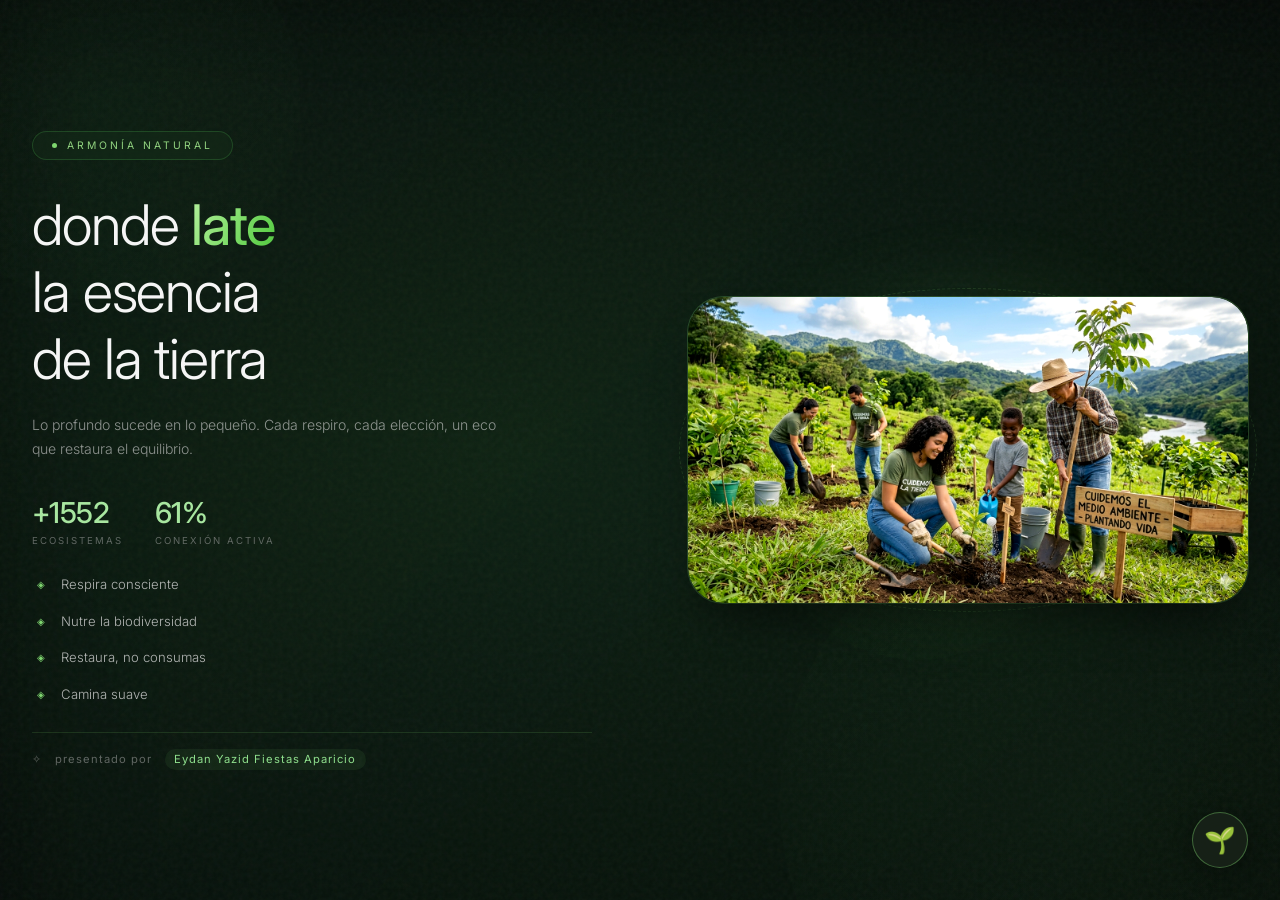
==== commit 468469bb: "Update index.html" ====
--- a/index.html
+++ b/index.html
@@ -551,7 +551,7 @@
                 <div class="signature">
                     <span>✧</span>
                     <span>presentado por</span>
-                    <strong>Eidan Yazid</strong>
+                    <strong>Eydan Yazid Fiestas Aparicio</strong>
                 </div>
             </div>
             
